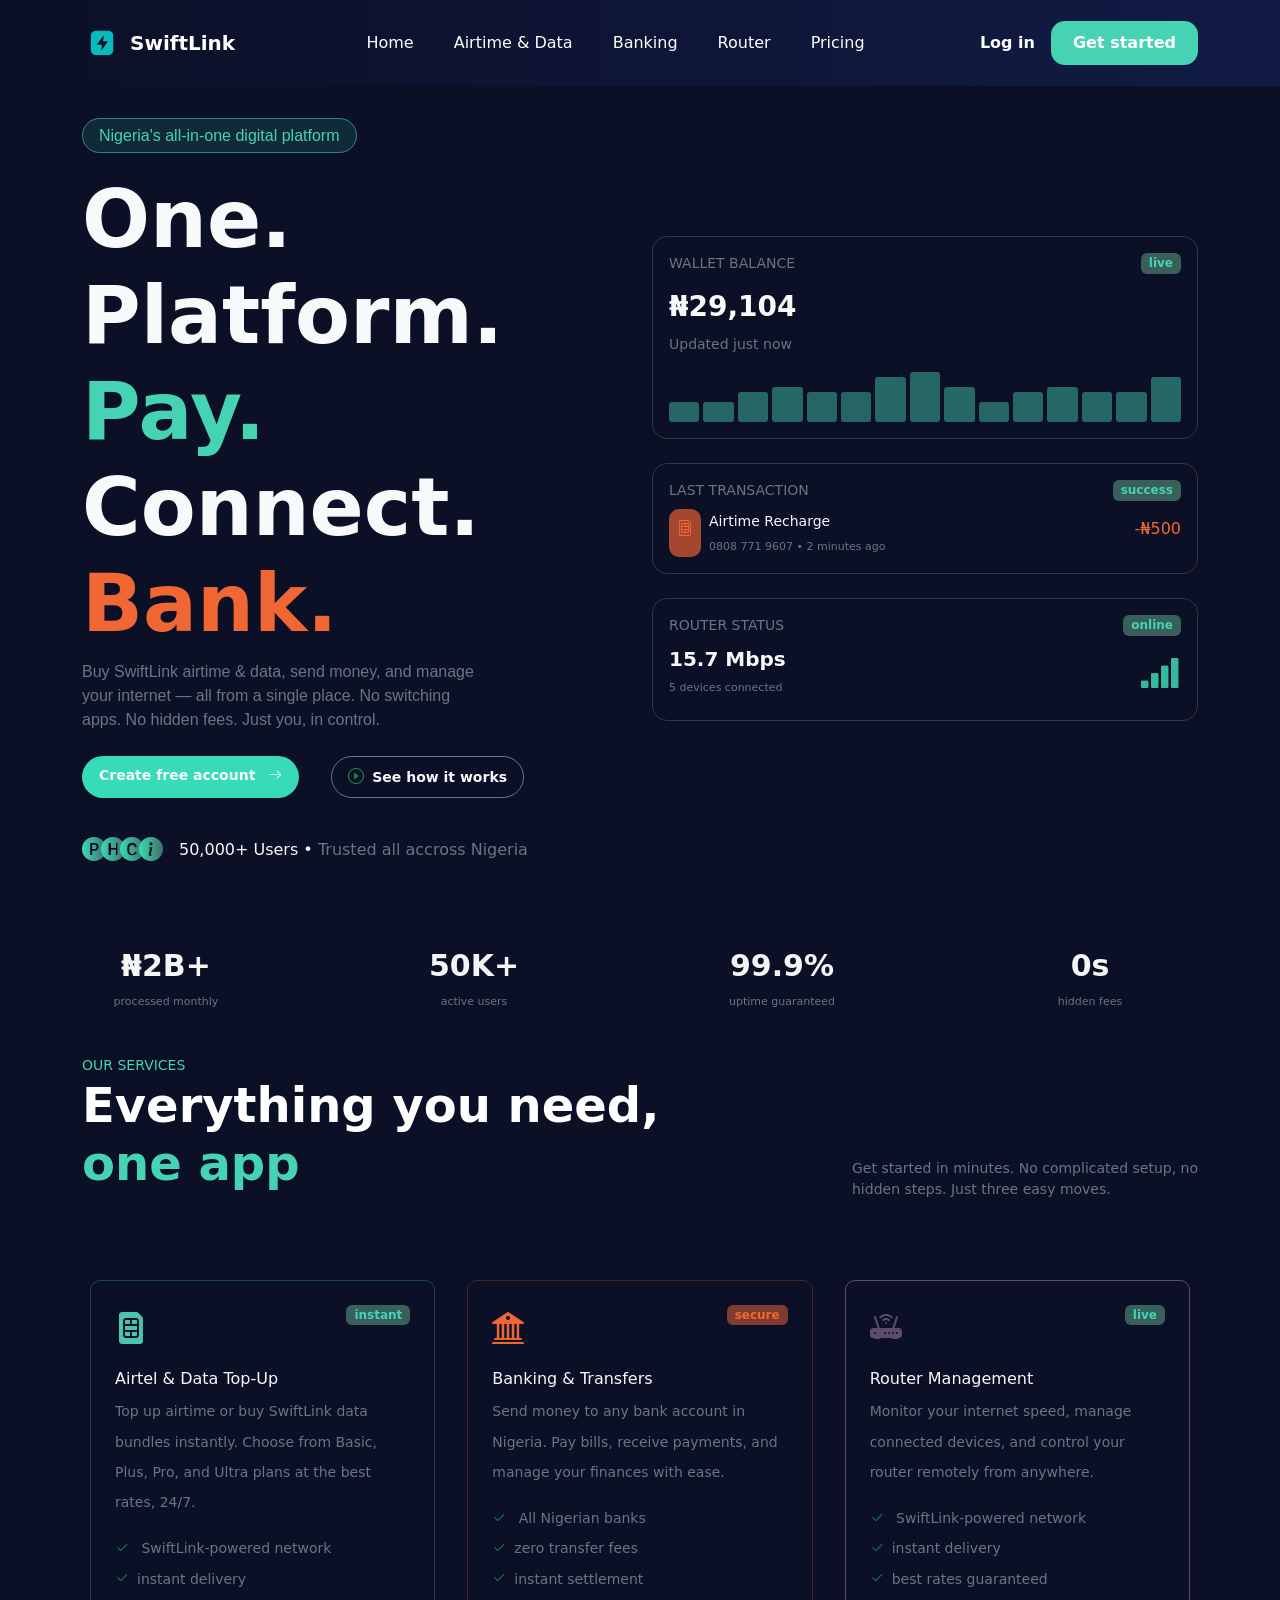
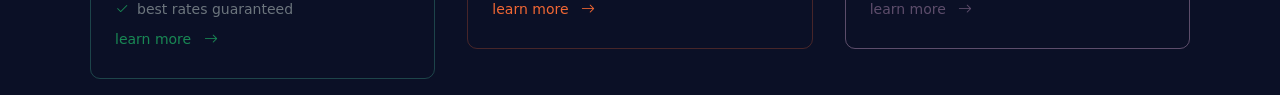
==== index.html @ fce02b94 "first commit" ====
<!doctype html>
<html lang="en">
  <head>
    <meta charset="UTF-8" />
    <meta name="viewport" content="width=device-width, initial-scale=1.0" />

    <!-- Bootstrap -->
    <link
      href="https://cdn.jsdelivr.net/npm/bootstrap@5.3.3/dist/css/bootstrap.min.css"
      rel="stylesheet"
    />
    <link
      rel="stylesheet"
      href="https://cdn.jsdelivr.net/npm/bootstrap-icons@1.13.1/font/bootstrap-icons.min.css"
    />
    <link rel="stylesheet" href="style.css" />

    <title>SwiftLink</title>
  </head>
  <body>
    <nav class="navbar navbar-expand-lg fixed-top custom-navbar">
      <div class="container ">
        <!-- Logo -->
        <a class="navbar-brand d-flex align-items-center gap-2" href="#">
          <img
            src="image/file_00000000f730720ab4262de3e27798d8-removebg-preview.png"
            class="logo"
            alt=""
          />
          <span class="text-white fw-bold">SwiftLink</span>
        </a>

        <!-- Hamburger -->
        <button
          class="navbar-toggler text-light"
          type="button"
          data-bs-toggle="collapse"
          data-bs-target="#navbarContent"
        >
          <span class="navbar-toggler-icon"></span>
        </button>

        <!-- Navbar Content -->
        <div class="collapse navbar-collapse" id="navbarContent">
          <!-- Center Links -->
          <ul class="navbar-nav mx-auto gap-lg-4">
            <li class="nav-item">
              <a class="nav-link text-info" href="#">Home</a>
            </li>

            <li class="nav-item">
              <a class="nav-link" href="#">Airtime & Data</a>
            </li>

            <li class="nav-item">
              <a class="nav-link" href="#">Banking</a>
            </li>

            <li class="nav-item">
              <a class="nav-link" href="#">Router</a>
            </li>

            <li class="nav-item">
              <a class="nav-link" href="#">Pricing</a>
            </li>
          </ul>

          <!-- Right Buttons -->
          <div class="d-flex align-items-center gap-3">
            <a href="#" class="text-decoration-none login-btn"> Log in </a>

            <button class="start-btn">Get started</button>
          </div>
        </div>
      </div>
    </nav>
    <!-- text -->
     <section>
     <div class="container my-4">
  <div class="row">
    <!-- LEFT COLUMN -->
    
    <div class="col-lg-6 ">
      <span
        class="fs-6 py-2 px-3 text w-25 rounded-pill border border-1 text-center"
      >
        Nigeria's all-in-one digital platform
      </span>
      <h1 class="display-1 text-light h1 mt-4">
        One. <br />
        Platform. <br />
        <span class="span2"> Pay.</span> <br />
        Connect. <br />
        <span class="span1"> Bank.</span>
      </h1>
      <p class="lead fs-6 text-secondary mt-2">
        Buy SwiftLink airtime & data, send money, and manage <br />
        your internet — all from a single place. No switching <br />
        apps. No hidden fees. Just you, in control.
      </p>

      <div class="d-flex flex-column flex-lg-row gap-3 mt-4">
        <a href="" class="btn btn1 btn-sm text-light bg-transparent px-3 py-2  fw-bold me-3 rounded-pill">Create free account <i class="bi bi-arrow-right ms-2"></i></a>
        
        <a href="" class="btn btn-outline-secondary btn-sm text-light bg-transparent px-3 py-2  fw-bold me-3 rounded-pill"><i class="bi bi-play-circle fs-6 
          text-success me-2"></i>See how it works</a>
        
      </div>
      

      <div class="d-block d-md-flex fs-4 align-items-center text-light mt-4">
        <div class="d-flex">

        <i class="bi bi-p-circle-fill icon "></i>
        <i class="bi bi-h-circle-fill icon" style="margin-left: -5px;"></i>
        <i class="bi bi-c-circle-fill icon" style="margin-left: -5px;"></i>
        <i class="bi bi-info-circle-fill icon me-3 " style="margin-left: -5px;"></i>
        </div>

        <div> 
          <p class="fw-medium fs-6 mt-3">50,000+ Users • <span class="text-secondary fs-6 align-items-center">Trusted all accross Nigeria</span></p>
        </div>
      </div>

      
    </div>



    <!-- RIGHT COLUMN  -->
    <div class="col-lg-6 mt-5 pt-5" style="padding-top: 4rem !important;">
      <!-- Wallet -->
      <div class="border border-2 p-3 bb mb-4" style="background: transparent;">
        <div class="d-flex justify-content-between">
          <small class="text-secondary">WALLET BALANCE</small>
          <span class="badge  px-2 py-1">live</span>
        </div>
        <h1 class="fw-bolder mt-3 h3 text-light">₦29,104</h1>
        <small class="text-secondary">Updated just now</small>
        <div class="d-flex align-items-end gap-1 mt-3">
          <div class="bar small"></div>
          <div class="bar small"></div>
          <div class="bar"></div>
          <div class="bar medium"></div>
          <div class="bar"></div>
          <div class="bar"></div>
          <div class="bar tall"></div>
          <div class="bar taller"></div>
          <div class="bar medium"></div>
          <div class="bar small"></div>
          <div class="bar"></div>
          <div class="bar medium"></div>
          <div class="bar"></div>
          <div class="bar"></div>
          <div class="bar tall"></div>
        </div>
      </div>

      <!-- Last Transaction Card -->
      <div class="border border-2 p-3 bb mb-4" style="background: transparent;">
        <div class="d-flex justify-content-between">
          <small class="text-secondary">LAST TRANSACTION</small>
          <span class="badge  px-2 py-1">success</span>
        </div>
        <div class="d-flex mt-2">
          <i class="bi bi-sim p-2"></i>
          <div class="me-auto">
            <small class="text-light fw-medium ms-2">Airtime Recharge</small><br>
            <span class="small1 ms-2 text-secondary">0808 771 9607 • 2 minutes ago</span>
          </div>
          <span class="fw-medium span1 mt-2">-₦500</span>
        </div>
      </div>

      <!-- Router Status -->
      <div class="border border-2 p-3 bb" style="background: transparent;">
        <div class="d-flex justify-content-between">
          <small class="text-secondary">ROUTER STATUS</small>
          <span class="badge  px-2 py-1">online</span>
        </div>
        <div class="d-flex">
          <div class="mt-2 me-auto">
            <span class="fs-5 fw-bolder text-light">15.7 Mbps</span><br>
            <small class="small1 text-secondary">5 devices connected</small>
          </div>
          <i class="bi bi-reception-4 fs-1 mt-2"></i>
        </div>
      </div>
    </div>
  </div>
</div>


</section class="section2 " > 

<div class=" justify-content-around row container-fluid text-center p-4   d1"> <hr>

  

<div class="col-6 col-lg-3 ">
  <span class="span66">₦2B+</span> <br>
  <small class="small1 text-secondary">processed monthly</small>
  </div>

  <div class="col-6 col-lg-3 ">
    <span class="span66">50K+</span> <br>
    <small class="small1 text-secondary">active users</small>
  </div>

  <div class="col-6 col-lg-3 ">
    <span class="span66">99.9%</span> <br>
    <small class="small1 text-secondary">uptime guaranteed</small>
  </div>

  <div class="col-6 col-lg-3 ">
    <span class="span66">0s</span> <br>
    <small class="small1 text-secondary">hidden fees</small>
    
  </div> <hr>

</div>

<div class="container d-block d-lg-flex align-items-end">

  <div class="me-auto" >
    <span class="fw-medium ee  ">OUR SERVICES</span>
    <h1 class=" text-white display-5 h1"> Everything you need,  <br>
      <span class="one">one app</span>
    </h1>

  </div>
  <span class="text-secondary get ">Get started in minutes. No complicated setup, no  <br>hidden steps. Just three easy moves.</span>



</div>


<div class="container">


<div class="row  g-3  mt-5">

  <div class="col-lg-4 p-3 ">
    <div class="border border-1 p-4  bg-transparent row2">

    <div  class="d-flex justify-content-between mb-3">
    <i class="bi bi-sim-fill  see fs-2 "></i>
    <span class="badge  px-2 py-1 align-self-start">instant</span>
    
    </div>
    <div class=" tex">
      <h4 class="h6 fw-medium text-light">Airtel & Data Top-Up</h4>
      <p class="text-secondary  sec">Top up airtime or buy SwiftLink data bundles instantly. Choose from Basic, Plus, Pro, and Ultra plans at the best  rates, 24/7.</p>
      <span class="text-secondary sec"><i class="bi bi-check2 me-2 text-success"></i> SwiftLink-powered network
</span> <br>

<span class="text-secondary sec"> <i class="bi bi-check2 me-2 text-success"></i>instant delivery</span> <br>
<span class="text-secondary sec"> <i class="bi bi-check2 me-2 text-success"></i>best rates guaranteed</span>  <br>
<a href="#" class="text-decoration-none sec text-success">learn more  <i class="bi bi-arrow-right ms-2"></i> </a>

    </div> 
    
    </div>
    </div>
    
    
    



    <div class="col-lg-4 p-3">
       <div class="border border-1 p-4  bg-transparent row3">

    <div  class="d-flex justify-content-between mb-3">
    <i class="bi bi-bank2 fs-2 bank"></i>
    <span class="badge secure px-2 py-1 align-self-md-start">secure</span>
    
    </div>
    <div class=" tex">
      <h4 class="h6 fw-medium text-light">Banking & Transfers
</h4>
      <p class="text-secondary  sec">Send money to any bank account in Nigeria. Pay bills, receive payments, and manage your finances with ease.</p>
      <span class="text-secondary sec"><i class="bi bi-check2 me-2 text-success"></i> All Nigerian banks
</span> <br>

<span class="text-secondary sec"> <i class="bi bi-check2 me-2 text-success"></i>zero transfer fees</span> <br>
<span class="text-secondary sec"> <i class="bi bi-check2 me-2 text-success"></i>instant settlement</span>  <br>
<a href="#" class="text-decoration-none sec  learn1">learn more  <i class="bi bi-arrow-right ms-2"></i> </a>

    </div> 
    
    </div>

    
    
    </div>

    <div class="col-lg-4 p-3 ">
     <div class="border border-1 p-4  bg-transparent row4">

    <div  class="d-flex justify-content-between mb-3">
    <i class="bi bi-router-fill fs-2 router"></i>
    <span class="badge  px-2 py-1 align-self-start">live</span>
    
    </div>
    <div class=" tex">
      <h4 class="h6 fw-medium text-light">Router Management</h4>
      <p class="text-secondary  sec">Monitor your internet speed, manage connected devices, and control your router remotely from anywhere.</p>
      <span class="text-secondary sec"><i class="bi bi-check2 me-2 text-success"></i> SwiftLink-powered network
</span> <br>

<span class="text-secondary sec"> <i class="bi bi-check2 me-2 text-success"></i>instant delivery</span> <br>
<span class="text-secondary sec"> <i class="bi bi-check2 me-2 text-success"></i>best rates guaranteed</span>  <br>
<a href="#" class="text-decoration-none sec learn3">learn more  <i class="bi bi-arrow-right ms-2"></i> </a>

    </div> 
    
    </div>
  </div>





  </div>

  </div>



  




  





  





</div>


<section>




























































</section>






















    <script src="https://cdn.jsdelivr.net/npm/bootstrap@5.3.3/dist/js/bootstrap.bundle.min.js"></script>
  </body>
</html>
---- style.css ----
body{
      background:#0b1026;
      padding-top: 100px;
    }

    .custom-navbar{
      background: linear-gradient(to right,#0b1026,#111b45);
      padding: 18px 0;
    }
    .navbar-toggler {
  border: 1px solid #36b89b;
  padding: 4px 8px;
}

.navbar-toggler-icon {
  background-image: url("data:image/svg+xml,%3Csvg xmlns='http://www.w3.org/2000/svg' viewBox='0 0 30 30'%3E%3Cpath stroke='rgba(0, 255, 180, 1)' stroke-width='2' d='M4 7h22M4 15h22M4 23h22'/%3E%3C/svg%3E");
}

    .nav-link{
      color: white !important;
      font-weight: 500;
    }

    .nav-link:hover{
      color:#4fd1c5 !important;
    }

    .logo{
      width:40px;
      height:40px;
      object-fit:contain;
    }

    .login-btn{
      color:white;
      font-weight:600;
    }

    .start-btn{
      background:#45d3b3;
      border:none;
      padding:10px 22px;
      border-radius:14px;
      font-weight:600;
      color:white;
    }

    .start-btn:hover{
      background:#36b89b;
    }

    .text{
      background-color:#36b89c27 ;
      color: #45d3b3;
      font-family: 'Gill Sans', 'Gill Sans MT', Calibri, 'Trebuchet MS', sans-serif;
      border-color: #45d3b28a !important;
      
    }
    .h1{
      /* font-size: 100px; */
     font-weight: 900;
    }
    .span1{
      color: rgb(241, 103, 52);
    }
    .span2{
      color: #45d3b3;
    }
    .lead{
      font-family: 'Lucida Sans', 'Lucida Sans Regular', 'Lucida Grande', 'Lucida Sans Unicode', Geneva, Verdana, sans-serif;

    }

    .btn1{
      background-color: #38dbb8 !important;
      
      
    }

    .icon{
      background: linear-gradient(to right , #38dbb8, #437066);
      -webkit-background-clip: text;
      -webkit-text-fill-color: transparent;
    }
    .bb{
      border-radius: 15px !important;
      border: 1px solid rgb(56, 55, 55) !important;
      transition: all 0.3s ease;
    }
    .bb:hover{
      border-color: #48c5aa !important;
      box-shadow: 0 0 10px #3c9682 !important;
    }

    .bar{
      width: 35px;
      height: 30px;
      background-color: #45d3b28f;
      border-radius: 3px;
      opacity: 0.8;
    }
    .tall{
      height: 45px;
    }

    .taller{
      height: 50px;
    
    }
    .medium{
      height: 35px;
    }

    .small{
      height: 20px;
    }

    .badge{
      background-color: #437066d2;
      color: #45d3b3;
    }

    .bi-sim{
      background-color: rgba(241, 102, 52, 0.658);
      color: rgb(241, 103, 52);
      border-radius: 10px;
    }

    .small{
      font-size: 14px;
    }
    .small1{
      font-size: 11px;
    }
    .span1{
      color: rgb(241, 103, 52);
    }

    .bi-reception-4{
      color: #36b89b;
    }

    .hr{
      color: white;
    }

    .span66{
      color: whitesmoke;
      font-weight: 900;
      font-size: 30px;
    }

    
    /* .d1{
      background: linear-gradient(to top,#0b1026,#0c16418f);
    } */

    .ee{
      color: #45d3b3;
      font-size: 14px;
    }

    .h1{
      font-weight: 900;
    
      
    }

    .one{
      color: #45d3b3;
    }
  .get{
    font-size: 14px;
  }

  .row2{
    border-radius: 10px;
    border-color: #3c968265 !important;
    transition: all 0.3s ease;
    
  }

  .row2:hover{
    transform: scale(1.035);
  }

  .see{
    border-radius: 10px;
    color: #48c5aa;
  }

  .tex{
    line-height: 0.8cm;
  }

  .sec{
    font-size: 14px;
  }
  
  .bank{
    color: rgb(241, 103, 52);

  }

.secure{
  color: rgb(241, 103, 52);
  background-color: rgba(241, 102, 52, 0.507);
}

.learn1{
  color: rgb(241, 103, 52);
}

.row3{
  border-color: rgba(241, 102, 52, 0.26) !important;
  border-radius: 10px;
  transition: all 0.3s ease;
}
.row3:hover{
  transform: scale(1.035);
}

.router{
  color: rgba(180, 142, 180, 0.486);
}

.learn3{
  color: rgba(180, 142, 180, 0.486);
}

.row4{
  border-color: rgba(180, 142, 180, 0.486) !important;
  border-radius: 10px;
  transition: all 0.3s ease;
}
.row4:hover{
  transform: scale(1.035);
}
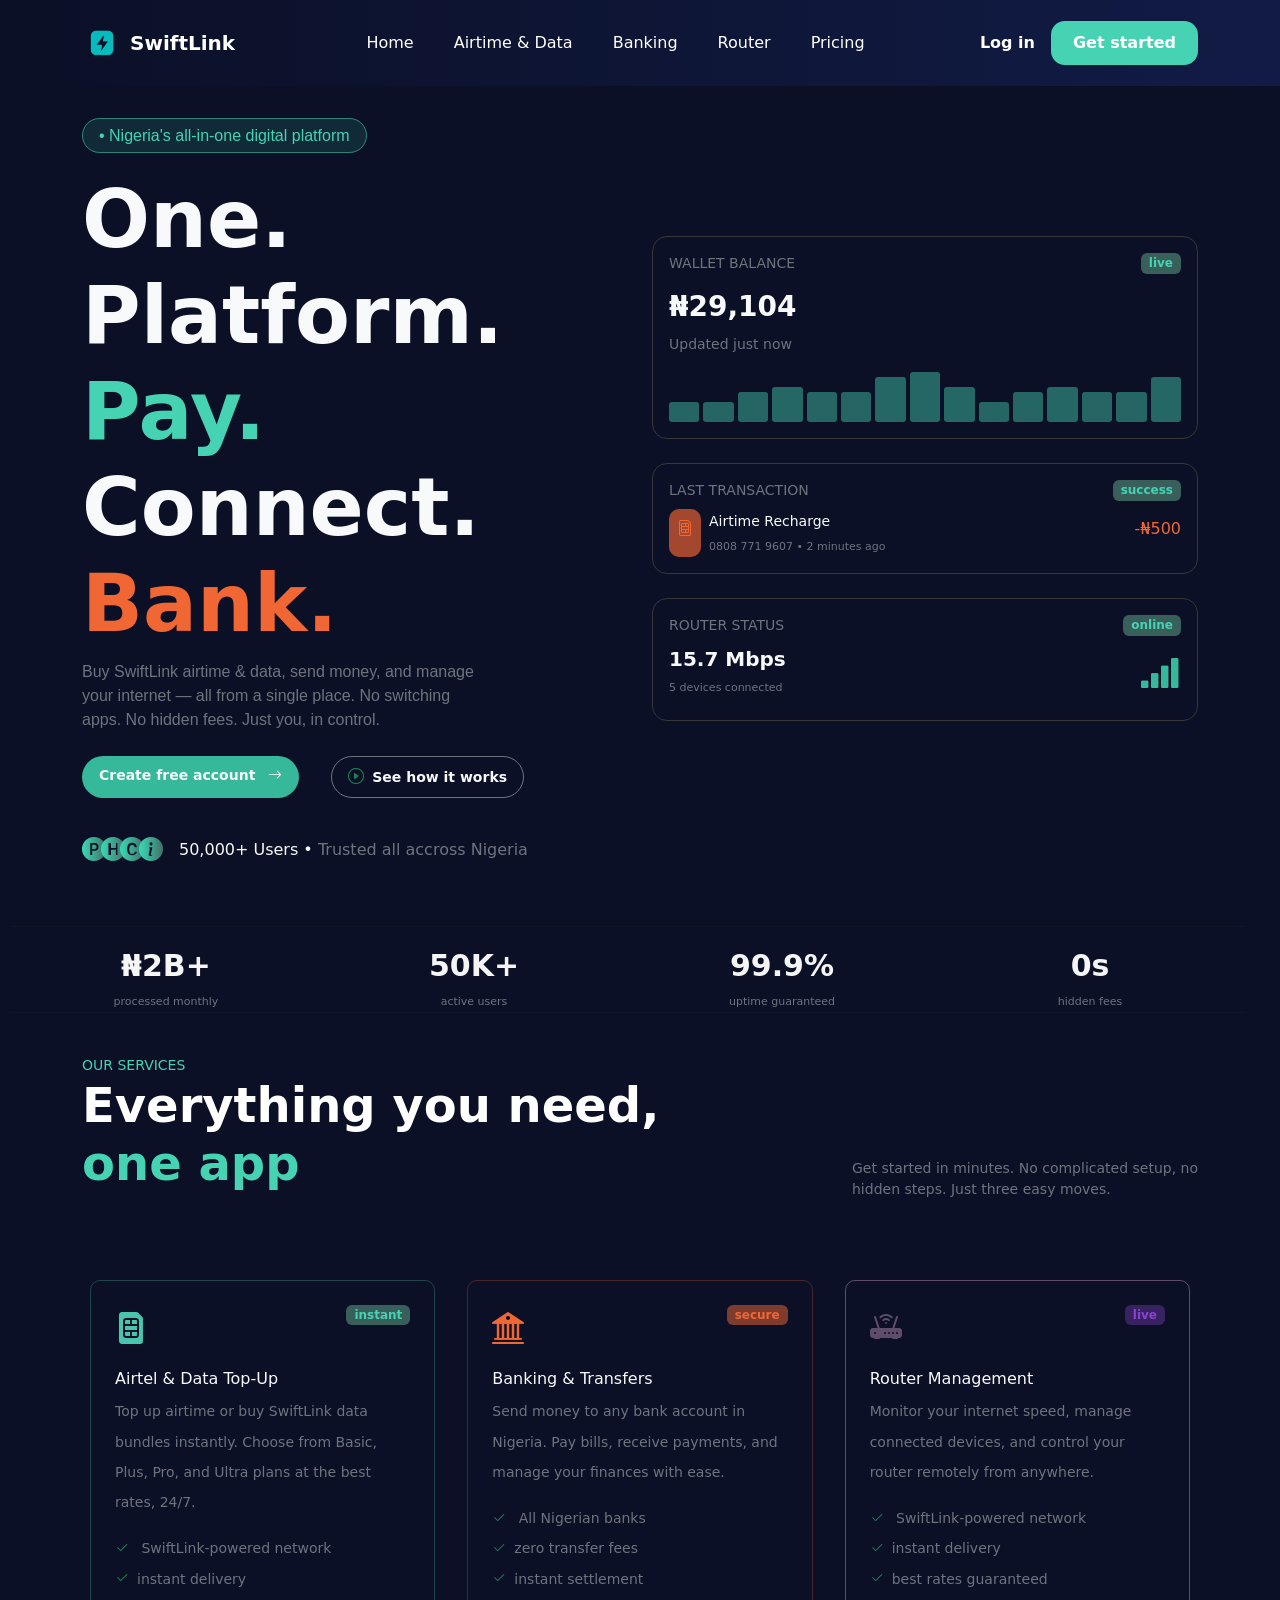
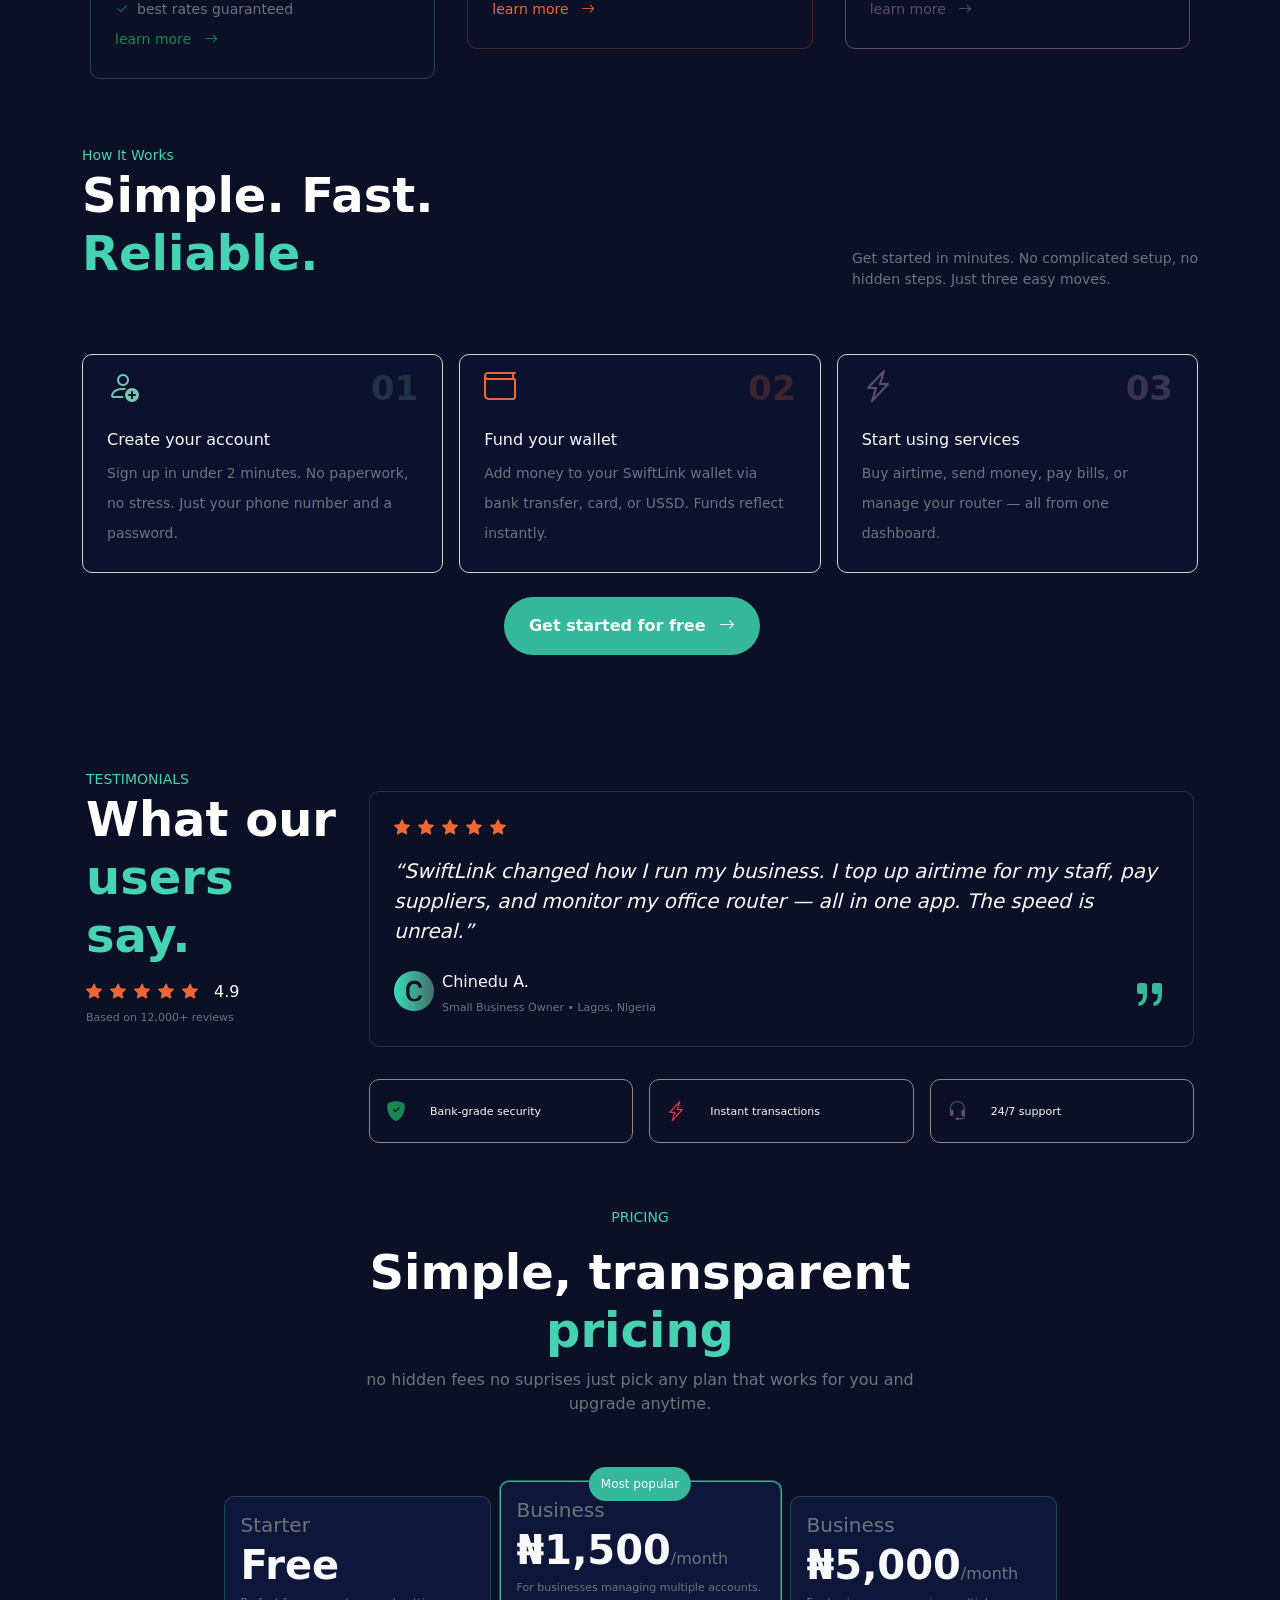
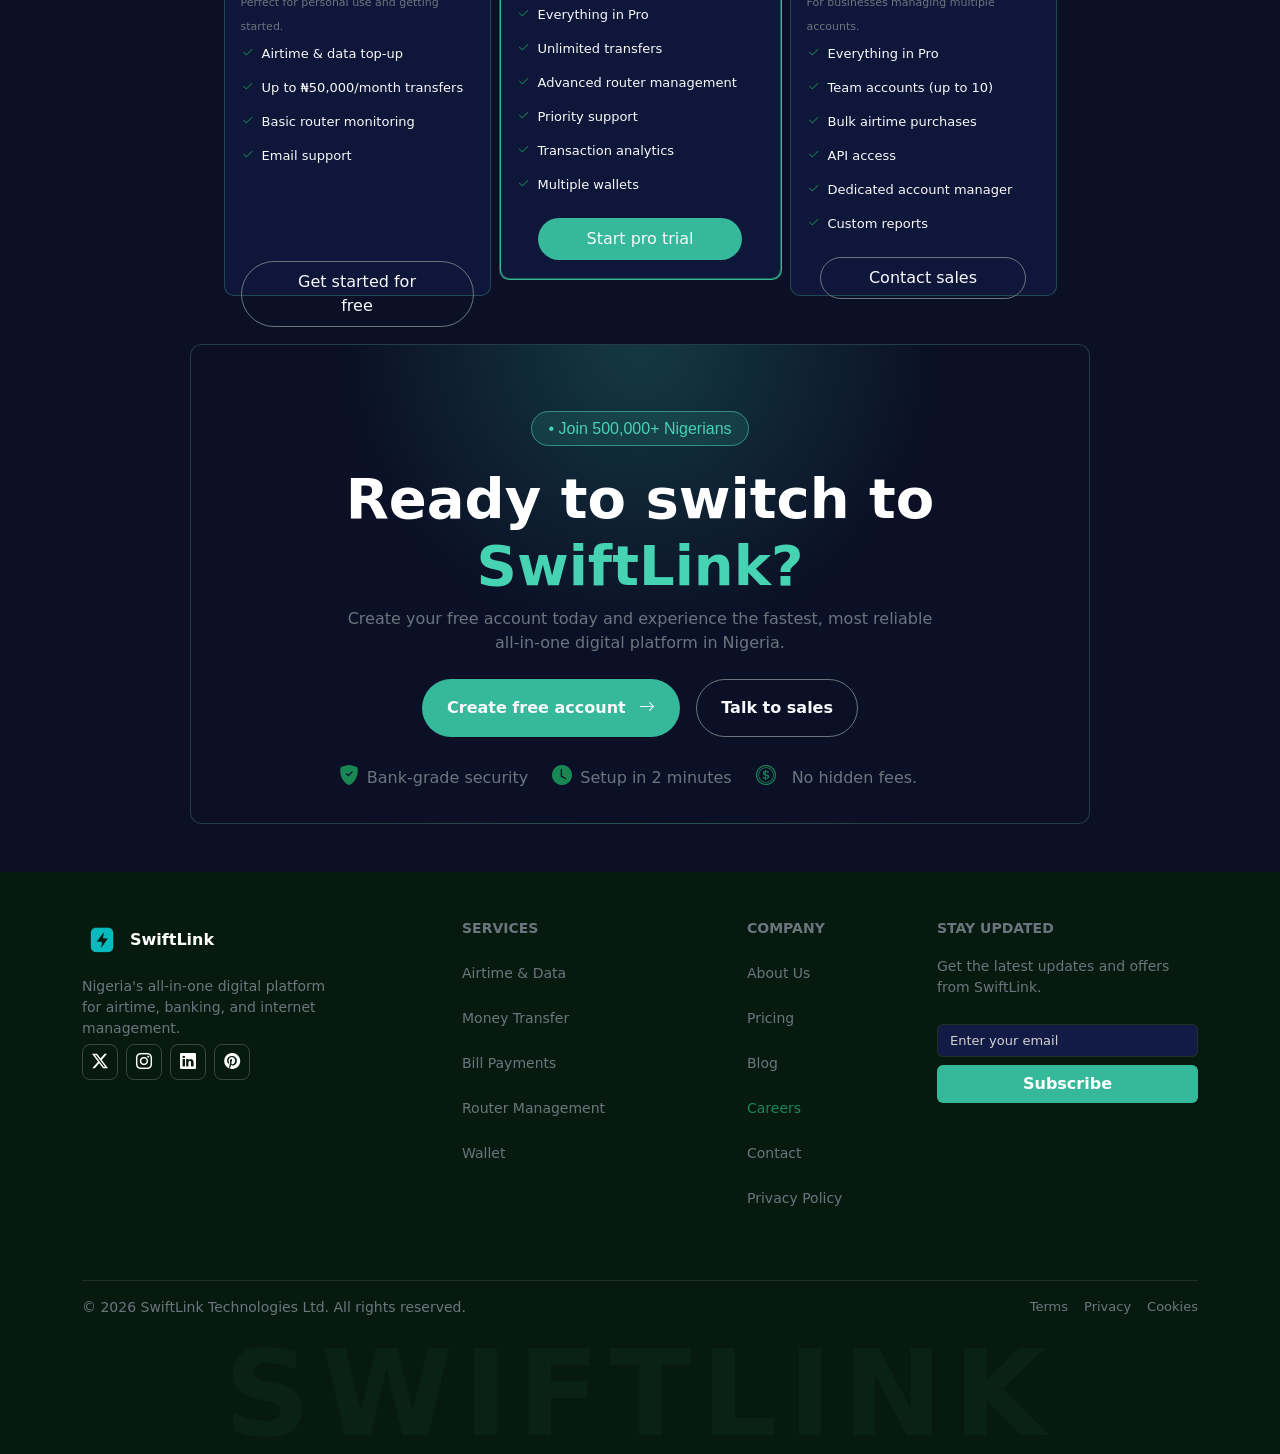
==== commit 82042ea1: "first update" ====
--- a/index.html
+++ b/index.html
@@ -69,7 +69,7 @@
           <div class="d-flex align-items-center gap-3">
             <a href="#" class="text-decoration-none login-btn"> Log in </a>
 
-            <button class="start-btn">Get started</button>
+            <a href="#sidebar" class="start-btn text-decoration-none d-block" data-bs-toggle="offcanvas" role="button" aria-controls="sidebar" >Get started</a>
           </div>
         </div>
       </div>
@@ -84,7 +84,7 @@
       <span
         class="fs-6 py-2 px-3 text w-25 rounded-pill border border-1 text-center"
       >
-        Nigeria's all-in-one digital platform
+        • Nigeria's all-in-one digital platform
       </span>
       <h1 class="display-1 text-light h1 mt-4">
         One. <br />
@@ -190,13 +190,15 @@
   </div>
 </div>
 
+<!-- our services section -->
+
 
 </section class="section2 " > 
 
 <div class=" justify-content-around row container-fluid text-center p-4   d1"> <hr>
 
   
-
+<!-- our services -->
 <div class="col-6 col-lg-3 ">
   <span class="span66">₦2B+</span> <br>
   <small class="small1 text-secondary">processed monthly</small>
@@ -239,7 +241,14 @@
 <div class="container">
 
 
+<!-- our services row and colums -->
+
 <div class="row  g-3  mt-5">
+
+
+<!-- airtime and top up colum -->
+
+
 
   <div class="col-lg-4 p-3 ">
     <div class="border border-1 p-4  bg-transparent row2">
@@ -267,7 +276,7 @@
     
     
 
-
+<!-- banking and  transfers colum -->
 
     <div class="col-lg-4 p-3">
        <div class="border border-1 p-4  bg-transparent row3">
@@ -296,12 +305,14 @@
     
     </div>
 
+    <!-- router management column -->
+
     <div class="col-lg-4 p-3 ">
      <div class="border border-1 p-4  bg-transparent row4">
 
     <div  class="d-flex justify-content-between mb-3">
     <i class="bi bi-router-fill fs-2 router"></i>
-    <span class="badge  px-2 py-1 align-self-start">live</span>
+    <span class="badge  px-2 py-1 live align-self-start">live</span>
     
     </div>
     <div class=" tex">
@@ -320,21 +331,381 @@
   </div>
 
 
-
-
-
-  </div>
-
-  </div>
-
-
-
+  </div>
+
+  </div>
+
+</div>
+
+</section>
+
+<!-- how it works section -->
+
+<section>
+  <div class=" container d-block d-lg-flex align-items-end mt-5">
+
+     <div class="me-auto" >
+    <span class="fw-medium ee  ">How It Works</span>
+    <h1 class=" text-white display-5 h1"> Simple. Fast. <br>
+      <span class="one">Reliable.
+
+
+</span>
+    </h1>
+
+  </div>
+  <span class="text-secondary get ">Get started in minutes. No complicated setup, no  <br>hidden steps. Just three easy moves.</span>
+
+  </div>
+
+  <div class="container">
+    <div class="row g-3 mt-5">
+
+      <div class="col-lg-4">
+        <div class="how py-2 px-4 ">
+
+          <div class="d-flex justify-content-between mb-3">
+
+            <i class="bi bi-person-add vvd fs-2 "></i>
+            <span class=" zero">01</span>
+
+          </div>
+
+          <div class=" tex">
+      <h4 class="h6 fw-medium text-light">Create your account</h4>
+      <p class="text-secondary  sec">Sign up in under 2 minutes. No paperwork, no stress. Just your phone number and a password.</p>
+          </div>
+
+        </div>
+      </div>
+      <div class="col-lg-4 ">
+        <div class="how py-2 px-4">
+
+          <div class="d-flex justify-content-between mb-3">
+
+            <i class="bi bi-wallet wallet fs-2"></i>
+            <span class=" zerotwo">02</span>
+
+          </div>
+
+          <div class=" tex">
+      <h4 class="h6 fw-medium text-light">Fund your wallet</h4>
+      <p class="text-secondary  sec">Add money to your SwiftLink wallet via bank transfer, card, or USSD. Funds reflect instantly.</p>
+          </div>
+        </div>
+
+      </div>
+      <div class="col-lg-4 ">
+        <div class="how py-2 px-4">
+
+          <div class="d-flex justify-content-between mb-3">
+
+            <i class="bi bi-lightning-charge charge fs-2"></i>
+            <span class=" zerothree">03</span>
+
+          </div>
+
+          <div class=" tex">
+      <h4 class="h6 fw-medium text-light">Start using services</h4>
+      <p class="text-secondary  sec">Buy airtime, send money, pay bills, or manage your router — all from one dashboard.</p>
+          </div>
+        </div>
+      </div>
+    </div>
+
+    <div class="d-flex justify-content-center mt-4">
+     <a href="" class="btn btn1  text-light bg-transparent px-4 py-3  fw-bold me-3 rounded-pill  ">Get started for free <i class="bi bi-arrow-right ms-2"></i></a>
+     </div>
+  </div>
+</section>
+
+<!-- testimonials section -->
+
+<section class="mt-5">
+    <div class=" container p-3  mt-2">
+      <div class="row mt-5">
+
+     <div class=" col-12 col-md-6 col-lg-3" >
+      <div>
+    <span class="fw-medium ee  ">TESTIMONIALS</span>
+    <h1 class=" text-white display-5 h1"> What our<br>
+      <span class="one">users say. 
+</span> </h1>
+<div class="d-flex mt-3 ">
+  <i class="bi bi-star-fill star fs-6 me-2"></i>
+  <i class="bi bi-star-fill star fs-6 me-2"></i>
+  <i class="bi bi-star-fill star  fs-6 me-2"></i>
+  <i class="bi bi-star-fill star fs-6 me-2"></i>
+  <i class="bi bi-star-fill star fs-6 me-3"></i> 
+  <span class="fw-medium fs-6 text-light">4.9</span>
+</div>
+<small class="small1 text-secondary">Based on 12,000+ reviews</small>
+
+
+
+
+  </div>
+  </div>
+  <div class="col-12 col-md-6 col-lg-9">
+    <div>
+      <div class="d-flex flex-column flex-lg-row gap-4 mt-4">
+
+        <div class="border border-1 p-4  bg-transparent tyy">
+          <div class="d-flex mb-3">
+  <i class="bi bi-star-fill star fs-6 me-2"></i>
+  <i class="bi bi-star-fill star fs-6 me-2"></i>
+  <i class="bi bi-star-fill star  fs-6 me-2"></i>
+  <i class="bi bi-star-fill star fs-6 me-2"></i>
+  <i class="bi bi-star-fill star fs-6 me-3"></i> 
+
+          </div>
+          <p class="text-light fs-5 fst-italic fw-medium ">“SwiftLink changed how I run my business. I top up airtime for my staff, pay suppliers, and monitor my office router — all in one app. The speed is unreal.”
+
+</p>
+<div class="d-flex justify-content-between" >
+  <i class="bi bi-c-circle-fill fs-1 icon" ></i>
+  <div class=" ms-2 mt-lg-2 me-auto">
   
-
-
-
+  <span class="text-light fw-medium fs-6  ">  Chinedu A.</span> <br>
+  <small class="text-secondary small1">Small Business Owner • Lagos, Nigeria</small>
+  </div>
 
   
+         <i class="bi bi-quote fs-1 conny"></i>
+        </div>
+         
+
+        
+
+      </div>
+    </div>
+
+  </div>
+
+  <div class="row mt-3 g-3">
+    <div class="col-12 col-md-4 col-lg-4 ">
+      <div class="d-flex   cool  p-3">
+        <i class="bi bi-shield-fill-check fs-5 text-success me-4"></i>
+        <span class="mt-2 text-light small1">Bank-grade security</span>
+      </div>
+
+
+
+    </div>
+    <div class="col-12 col-md-4 col-lg-4">
+
+       <div class="d-flex   cool p-3">
+                    <i class="bi bi-lightning-charge fs-5 text-danger me-4"></i>
+        <span class="mt-2 text-light small1">Instant transactions</span>
+      </div>
+    </div>
+    <div class="col-12 col-md-4 col-lg-4">
+
+       <div class="d-flex  cool  p-3">
+        <i class="bi bi-headset charge fs-5  me-4"></i>
+        <span class="mt-2 text-light small1">24/7 support</span>
+      </div>
+    </div>
+  </div>
+
+
+
+
+
+
+  </div>
+</section>
+
+<section class="mt-5">
+
+       
+          
+    <p class="fw-medium ee text-center ">PRICING</p>
+    <h1 class=" text-white display-5 h1 text-center"> Simple, transparent<br>
+      <span class="one">pricing
+</span> </h1> 
+<p class="text-center text-secondary fs-6">no hidden fees no suprises just pick any plan that works for you and <br class="d-none d-lg-inline"> upgrade anytime.</p>
+
+<div class="container">
+  <div class="row mt-5 g-3 justify-content-center">
+    <div class=" col-12 col-lg-3 ">
+      <div class="card cardd bg-transparent mt-0 mt-lg-3">
+
+        <div class="card-body">
+          <h5 class=" card-title text-secondary">Starter</h5>
+          <h1 class="card-subtitle h1 text-light">Free</h1>
+          <small class="small1 text-secondary">Perfect for personal use and getting started.
+
+</small>
+<ul class="list-unstyled  text-light  ">
+  <li><i class="bi bi-check2 me-2 text-success"></i>Airtime & data top-up
+  </li>
+
+  <li><i class="bi bi-check2 me-2 text-success"></i>Up to ₦50,000/month transfers
+</li>
+  <li>
+    <i class="bi bi-check2 me-2 text-success"></i>Basic router monitoring
+
+  </li>
+  <li>
+    <i class="bi bi-check2 me-2 text-success"></i>Email support
+    
+</ul>
+<br>
+
+
+
+<div class="d-flex justify-content-center mt-5">
+<a href="#" class="btn btn-outline-secondary text-light bg-transparent  px-5 py-2 rounded-pill ">Get started for free</a>
+</div>
+        </div>
+      </div>
+
+
+    </div>
+
+    <div class="col-12 col-lg-3  px-lg-0">
+        <div class="card carddd bg-transparent position-relative mt-3 mt-lg-0 ">
+          <div class="floating-text">
+            <span class="most rounded-pill  text-light">Most popular</span>
+          </div>
+
+        <div class="card-body">
+          <h5 class=" card-title text-secondary">Business </h5>
+          <h1 class="card-subtitle h1 text-light">₦1,500<span class="text-secondary fs-6 fw-normal">/month</span></h1>
+          <small class="small1 text-secondary">For businesses managing multiple accounts.
+
+</small>
+<ul class="list-unstyled  text-light ">
+  <li><i class="bi bi-check2 me-2 text-success"></i>Everything in Pro
+  </li>
+
+  <li><i class="bi bi-check2 me-2 text-success"></i>Unlimited transfers
+
+</li>
+  <li>
+    <i class="bi bi-check2 me-2 text-success"></i>Advanced router management
+
+  </li>
+  <li>
+    <i class="bi bi-check2 me-2 text-success"></i>Priority support
+
+
+  </li>
+  <li>
+    <i class="bi bi-check2 me-2 text-success"></i>Transaction analytics
+
+
+
+  </li>
+  <li>
+    <i class="bi bi-check2 me-2 text-success"></i>Multiple wallets
+
+
+  </li>
+
+</ul>
+<div class="d-flex justify-content-center">
+<a href="#" class="btn  text-light bg-transparent  px-5 py-2 rounded-pill btn11 ">Start pro trial</a>
+</div>
+        </div>
+      </div>
+      
+    </div>
+      
+
+    <div class=" col-12 col-lg-3">
+      
+
+      <div class="card cardd bg-transparent mt-0 mt-lg-3">
+
+        <div class="card-body">
+          <h5 class=" card-title text-secondary">Business </h5>
+          <h1 class="card-subtitle h1 text-light">₦5,000<span class="text-secondary fs-6 fw-normal">/month</span></h1>
+          <small class="small1 text-secondary">For businesses managing multiple accounts.
+
+</small>
+<ul class="list-unstyled  text-light ">
+  <li><i class="bi bi-check2 me-2 text-success"></i>Everything in Pro
+  </li>
+
+  <li><i class="bi bi-check2 me-2 text-success"></i>Team accounts (up to 10)
+</li>
+  <li>
+    <i class="bi bi-check2 me-2 text-success"></i>Bulk airtime purchases
+
+  </li>
+  <li>
+    <i class="bi bi-check2 me-2 text-success"></i>API access
+
+
+  </li>
+  <li>
+    <i class="bi bi-check2 me-2 text-success"></i>Dedicated account manager
+
+
+
+  </li>
+  <li>
+    <i class="bi bi-check2 me-2 text-success"></i>Custom reports
+
+
+  </li>
+
+</ul>
+<div class="d-flex justify-content-center">
+<a href="#" class="btn btn-outline-secondary text-light bg-transparent  px-5 py-2 rounded-pill ">Contact sales</a>
+</div>
+        </div>
+      </div>
+
+
+    </div>
+
+  </div>
+
+
+</div>
+</section>
+<section class="mt-5 px-2">
+
+  <div class="final p-4 text-center   mt-5">
+    
+
+    <div class="text-center mt-5">
+    <span
+        class="fs-6 py-2 px-3 text w-25 rounded-pill border border-1  text-center"
+      >
+        • Join 500,000+ Nigerians
+    </span>
+    </div>
+    <h1 class=" text-white display-4 h1 text-center mt-4"> Ready to switch to<br>
+      <span class="one">SwiftLink?
+</span> </h1> 
+<p class="text-center text-secondary fs-6">Create your free account today and experience the fastest, most reliable<br class="d-none d-lg-inline"> all-in-one digital platform in Nigeria.</p>
+
+<div class="d-flex flex-column flex-lg-row justify-content-center align-items-center gap-3 mt-4">
+  <a href="#" class="btn btn1 text-light bg-transparent px-4 py-3 fw-bold rounded-pill">Create free account <i class="bi bi-arrow-right ms-2"></i></a>
+  <a href="#" class="btn btn-outline-secondary text-light bg-transparent px-4 py-3 fw-bold rounded-pill">Talk to sales</a>
+</div>
+
+
+     <div class="parent d-flex flex-column flex-lg-row  justify-content-center mt-4 text-center">
+      <span class="text-secondary me-4 fs-6 mb-2"><i class="bi bi-shield-fill-check fs-5 text-success me-2"></i>Bank-grade security
+</span> 
+
+
+
+
+<span class="text-secondary me-4 fs-6 mb-2"><i class="bi bi-clock-fill fs-5 me-2 text-success"></i>Setup in 2 minutes
+</span>
+<span class="text-secondary me-4 fs-6 mb-2"><i class="bi bi-coin fs-5 me-3 text-success"></i>No hidden fees.
+</span>
+     </div>
+
+
+
+
 
 
 
@@ -344,64 +715,7 @@
 
 
 
-
-
-</div>
-
-
-<section>
-
-
-
-
-
-
-
-
-
-
-
-
-
-
-
-
-
-
-
-
-
-
-
-
-
-
-
-
-
-
-
-
-
-
-
-
-
-
-
-
-
-
-
-
-
-
-
-
-
-
-
-
+  </div>
 
 
 
@@ -411,6 +725,137 @@
 
 
 </section>
+
+<footer class="mt-5 pt-5">
+  <div class="container">
+    <div class="row g-4">
+
+      <!-- Brand Column -->
+      <div class="col-12 col-lg-3">
+        <a class="navbar-brand d-flex align-items-center gap-2 mb-3" href="#">
+          <img src="image/file_00000000f730720ab4262de3e27798d8-removebg-preview.png" class="logo" alt="" />
+          <span class="text-white fw-bold">SwiftLink</span>
+        </a>
+        <p class="text-secondary small">Nigeria's all-in-one digital platform for airtime, banking, and internet management.</p>
+        <div class="d-flex gap-2 mt-5">
+          <a href="#" class="footer-icon"><i class="bi bi-twitter-x"></i></a>
+          <a href="#" class="footer-icon"><i class="bi bi-instagram"></i></a>
+          <a href="#" class="footer-icon"><i class="bi bi-linkedin"></i></a>
+          <a href="#" class="footer-icon"><i class="bi bi-pinterest"></i></a>
+        </div>
+      </div>
+
+      <!-- Services Column -->
+      <div class="col-6 col-lg-2 offset-lg-1">
+        <h6 class="text-secondary fw-bold mb-3 small">SERVICES</h6>
+        <ul class="list-unstyled footer-links">
+          <li><a href="#">Airtime & Data</a></li>
+          <li><a href="#">Money Transfer</a></li>
+          <li><a href="#">Bill Payments</a></li>
+          <li><a href="#">Router Management</a></li>
+          <li><a href="#">Wallet</a></li>
+        </ul>
+      </div>
+
+      <!-- Company Column -->
+      <div class="col-6 col-lg-2 offset-lg-1">
+        <h6 class="text-secondary fw-bold mb-3 small">COMPANY</h6>
+        <ul class="list-unstyled footer-links">
+          <li><a href="#">About Us</a></li>
+          <li><a href="#">Pricing</a></li>
+          <li><a href="#">Blog</a></li>
+          <li><a href="#" class="text-success">Careers</a></li>
+          <li><a href="#">Contact</a></li>
+          <li><a href="#">Privacy Policy</a></li>
+        </ul>
+      </div>
+
+      <!-- Stay Updated Column -->
+      <div class="col-12 col-lg-3">
+        <h6 class="text-secondary fw-bold mb-3 small">STAY UPDATED</h6>
+        <p class="text-secondary small ">Get the latest updates and offers from SwiftLink.</p>
+        <input type="email" class="form-control footer-input mb-2 mt-5" placeholder="Enter your email" />
+        <button class="btn w-100 subscribe-btn">Subscribe</button>
+      </div>
+
+    </div>
+
+    <hr class="border-secondary mt-5">
+
+    <!-- Bottom Bar -->
+    <div class="d-flex flex-column flex-lg-row justify-content-between pb-3">
+      <small class="text-secondary">© 2026 SwiftLink Technologies Ltd. All rights reserved.</small>
+      <div class="d-flex gap-3 mt-2 mt-lg-0">
+        <a href="#" class="footer-bottom-link">Terms</a>
+        <a href="#" class="footer-bottom-link">Privacy</a>
+        <a href="#" class="footer-bottom-link">Cookies</a>
+      </div>
+    </div>
+
+    <!-- Big watermark text -->
+    <div class="text-center footer-watermark">SWIFTLINK</div>
+
+  </div>
+</footer>
+
+<div class="offcanvas offcanvas-end " tabindex="1" id="sidebar" aria-labelledby="sidebar-label">
+  <div class="pos">
+  <div class="offcanvas-header  border-bottom border-1 border-dark">
+     <a class="navbar-brand d-flex align-items-center gap-2 offcanvas-title " id="sidebar-label" href="#">
+          <img
+            src="image/file_00000000f730720ab4262de3e27798d8-removebg-preview.png"
+            class="logo"
+            alt=""
+          />
+          <span class="text-white fw-bold ">SwiftLink</span>
+        </a> 
+    <button type="button" class="btn-close " data-bs-dismiss="offcanvas" aria-label="Close">
+       <i class="bi bi-x-lg text-light fs-5"></i>
+    </button>
+
+  
+  </div>iii
+  
+
+   <div class="offcanvas-body">
+    <div class="container d-flex justify-content-between">
+  <i class="bi bi-c-circle-fill fs-1 icon" ></i>
+
+  <div class=" ms-2 mt-lg-2 me-auto">
+  
+  <span class="text-light fw-medium fs-6  ">  Chinedu A.</span> <br>
+  <small class="text-secondary small1">chinedu117@gmail.com</small>
+  </div>
+   <span class="badge  px-2 py-1 align-self-start mt-2">success</span>
+</div>
+
+<div class="border border-2 p-3 container vudu mt-4 bb mb-4" style="background-color: #111b458e;">
+        <div class="d-flex justify-content-between">
+          <small class="text-secondary">WALLET BALANCE</small>
+        
+        </div>
+        <h1 class="fw-bolder mt-3 h3 text-light">₦29,104</h1>
+      
+
+        <div class="d-flex mt-4">
+          <a href="" class="btn btn11 fw-medium text-light me-2 align-self-start ">+ Fund wallet</a>
+          <a href="" class="btn fw-medium text-light btn-dark "><i class="bi bi-send-fill text-light fs-6 me-2"></i>Transfer</a>
+        </div>
+        
+      </div>
+
+
+
+      </div>
+  
+
+
+
+
+
+  </div>
+</div>
+
 
 
 
--- a/style.css
+++ b/style.css
@@ -72,7 +72,7 @@
     }
 
     .btn1{
-      background-color: #38dbb8 !important;
+      background-color:#36b89b !important;
       
       
     }
@@ -237,6 +237,224 @@
   transform: scale(1.035);
 }
 
+.live{
+  color: rgb(138, 68, 207);
+  background-color: rgba(138, 68, 207, 0.356);
+}
+
+.zero{
+    font-weight: 900;
+    font-size: 34px;
+  color: #619c903d;
+}
+
+.how{
+  border: 1px solid lightgray !important;
+  border-radius: 10px;
+  background-color: #111b4541;
+  
+}
+.vvd{
+  color: #7cc4b4 !important;
+}
+
+.wallet{
+  color: rgb(241, 103, 52);
+}
+
+.zerotwo{
+  color: rgba(241, 102, 52, 0.212);
+   font-weight: 900;
+    font-size: 34px;
+  
+}
+
+.charge{
+  color: rgba(180, 142, 180, 0.486);
+}
+
+.zerothree{
+  color: rgba(180, 142, 180, 0.267);
+   font-weight: 900;
+    font-size: 34px;
+  
+}
+.coll{
+  background-color: #111b45;
+}
+
+.star{
+  color: rgb(241, 103, 52);
+}
+.tyy{
+  border-radius: 10px;
+  border-color: #43706665 !important;
+}
+
+.conny{
+  
+  
+  transform: scale(-1);
+  color: #36b89b;
+}
+.cool{
+  border-radius: 10px !important;
+  border: 1px groove rgb(139, 136, 136) !important;
+}
+
+.list-unstyled{
+  line-height: 0.9cm;
+  font-size: 13px;
+}
+
+.cardd{
+  background-color:#111b45a1 !important;
+  border-color: #3c968265 !important;
+  border-radius: 10px;
+  
+}
+
+.carddd{
+  border:2px groove #36b89b;
+  background-color:#111b45a1 !important;
+  
+  border-radius: 10px;
+  
+}
+
+.most{
+  background-color:#36b89b !important;
+  position: absolute;
+  top: -15px; /* how much it sticks out above */
+  left: 50%; /* how far from the left */
+  transform: translateX(-50%);
+   
+  padding: 8px 12px;
+  font-size: 12px;
+}
+.card{
+  height: 400px;
+}
+
+.btn11{
+  background-color: #36b89b !important;
+}
+
+.final{
+  border: 1px groove #43706677 !important;
+  border-radius: 12px;
+  background: radial-gradient(circle 300px at 50% 0 , #38dbb834   , transparent);
+   max-width: 900px;
+  margin: 0 auto;
+
+}
+
+footer {
+  background-color:  #071a0f;
+  overflow: hidden;
+}
+
+.footer-icon {
+  width: 36px;
+  height: 36px;
+  border: 1px solid rgba(255,255,255,0.2);
+  border-radius: 8px;
+  display: flex;
+  align-items: center;
+  justify-content: center;
+  color: white;
+  text-decoration: none;
+  transition: all 0.3s ease;
+}
+
+.footer-icon:hover {
+  border-color: #36b89b;
+  color: #36b89b;
+}
+
+.footer-links li {
+  margin-bottom: 10px;
+}
+
+.footer-links a {
+  text-decoration: none;
+  color: #6c757d;
+  font-size: 14px;
+  transition: color 0.3s ease;
+}
+
+.footer-links a:hover {
+  color: #36b89b;
+}
+
+.footer-input {
+  background-color: #111b45;
+  border: 1px solid rgba(255,255,255,0.1);
+  color: white;
+  font-size: 13px;
+}
+
+.footer-input:focus {
+  background-color: #111b45;
+  border-color: #36b89b;
+  color: white;
+  box-shadow: none;
+}
+
+.subscribe-btn {
+  background-color: #36b89b;
+  color: white;
+  font-weight: 600;
+  transition: all 0.3s ease;
+}
+
+.subscribe-btn:hover {
+  background-color: #2ea085;
+  color: white;
+}
+
+.footer-bottom-link {
+  text-decoration: none;
+  color: #6c757d;
+  font-size: 13px;
+  transition: color 0.3s ease;
+}
+
+.footer-bottom-link:hover {
+  color: #36b89b;
+}
+
+.footer-watermark {
+  font-size: clamp(40px, 15vw, 120px); 
+  font-weight: 900;
+  color: rgba(54, 184, 155, 0.05);
+  letter-spacing: 10px;
+  user-select: none;
+  line-height: 1;
+}
+
+::placeholder{
+  color: lightgray !important;
+}
+@media (max-width: 992px) {
+  .final .btn {
+    width: 80% !important;
+  }
+}
+
+
+.offcanvas{
+  background-color: #0b1026;
+}
+
+.border-bottom{
+
+}
+
+
+
+
+
     
     
     
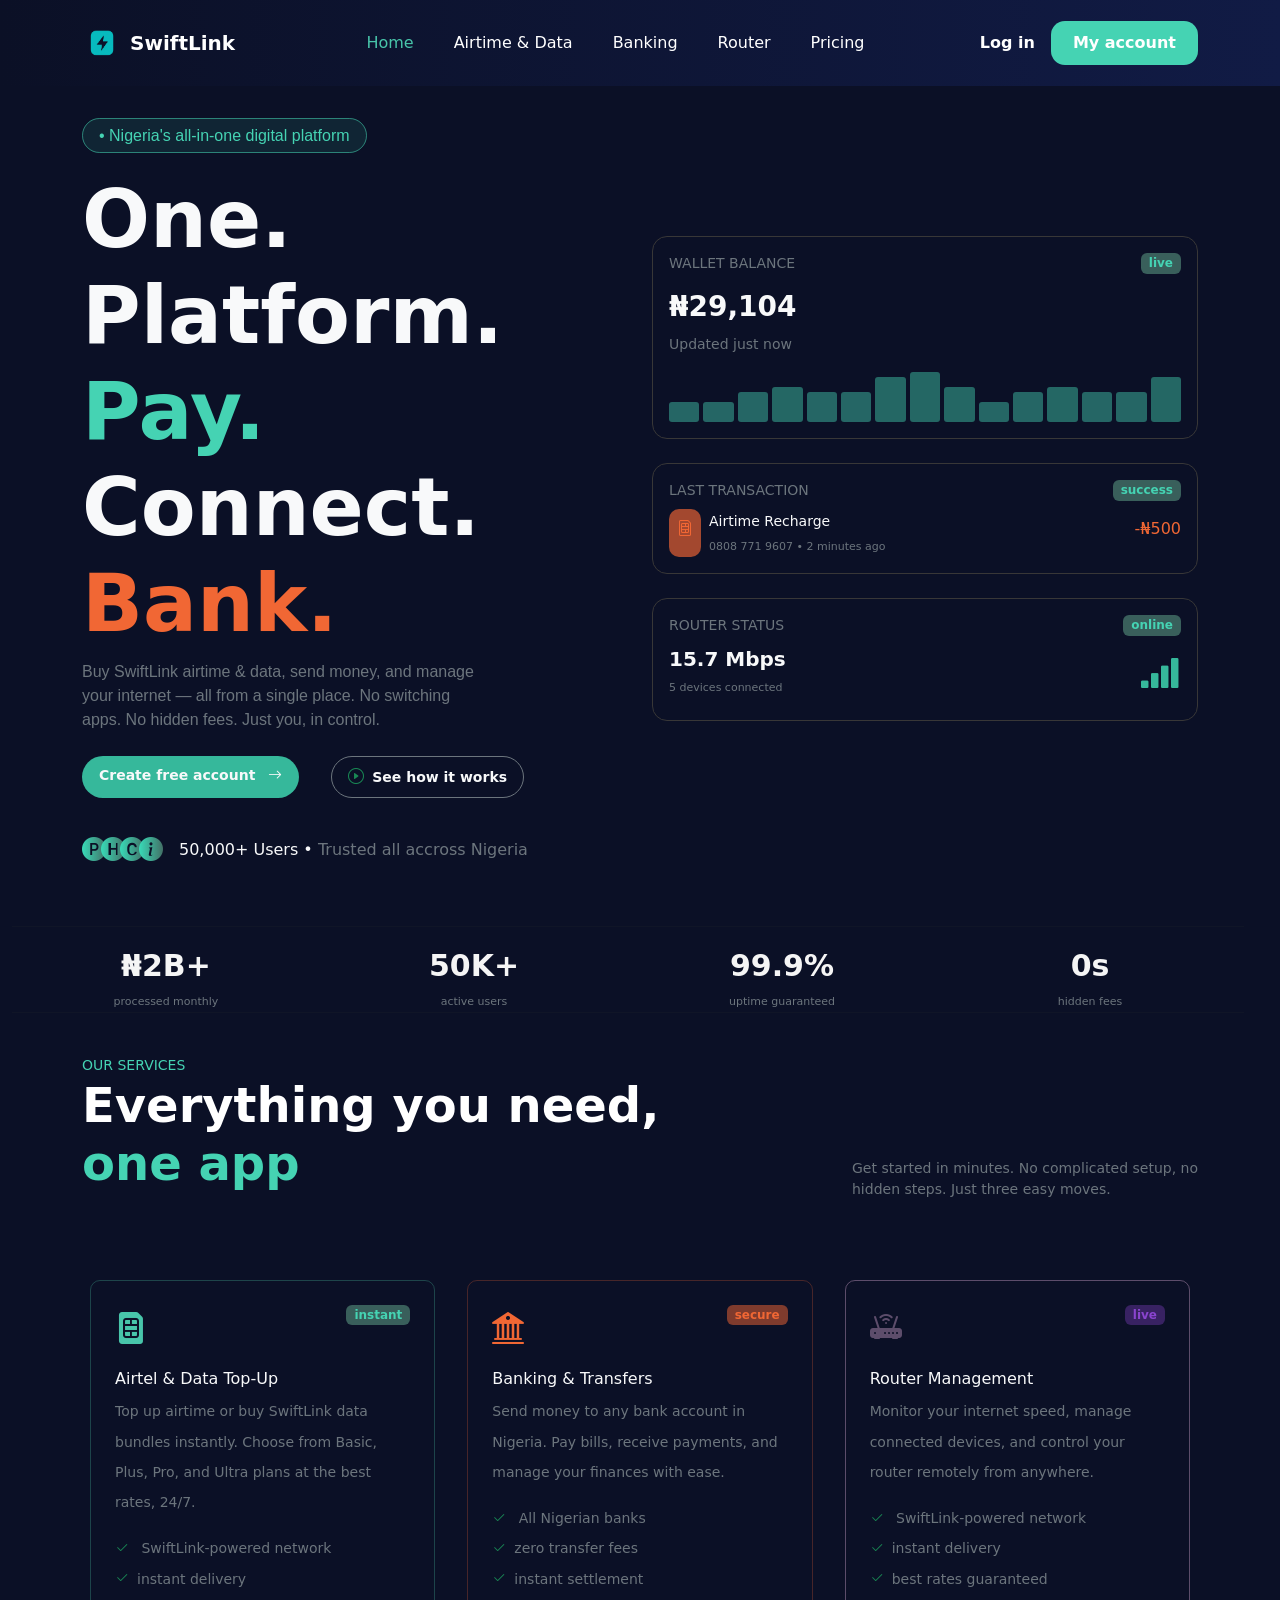
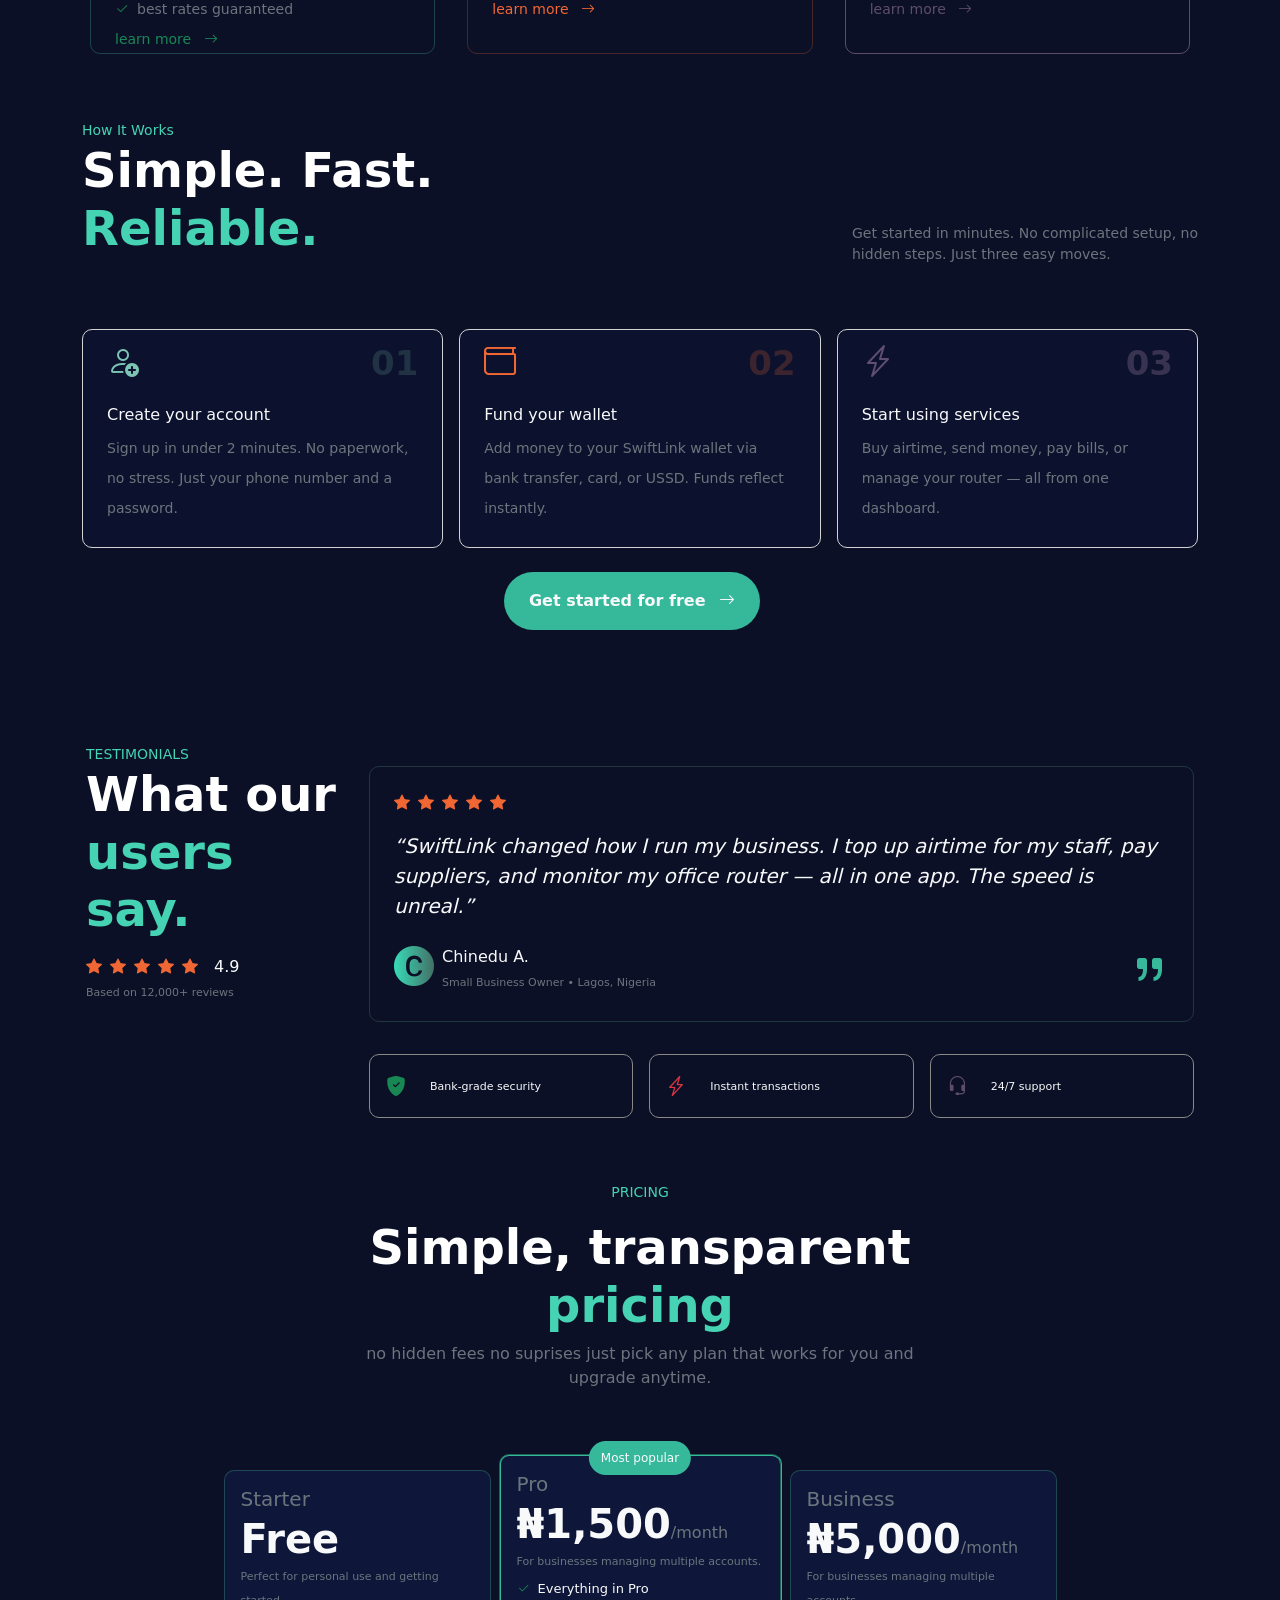
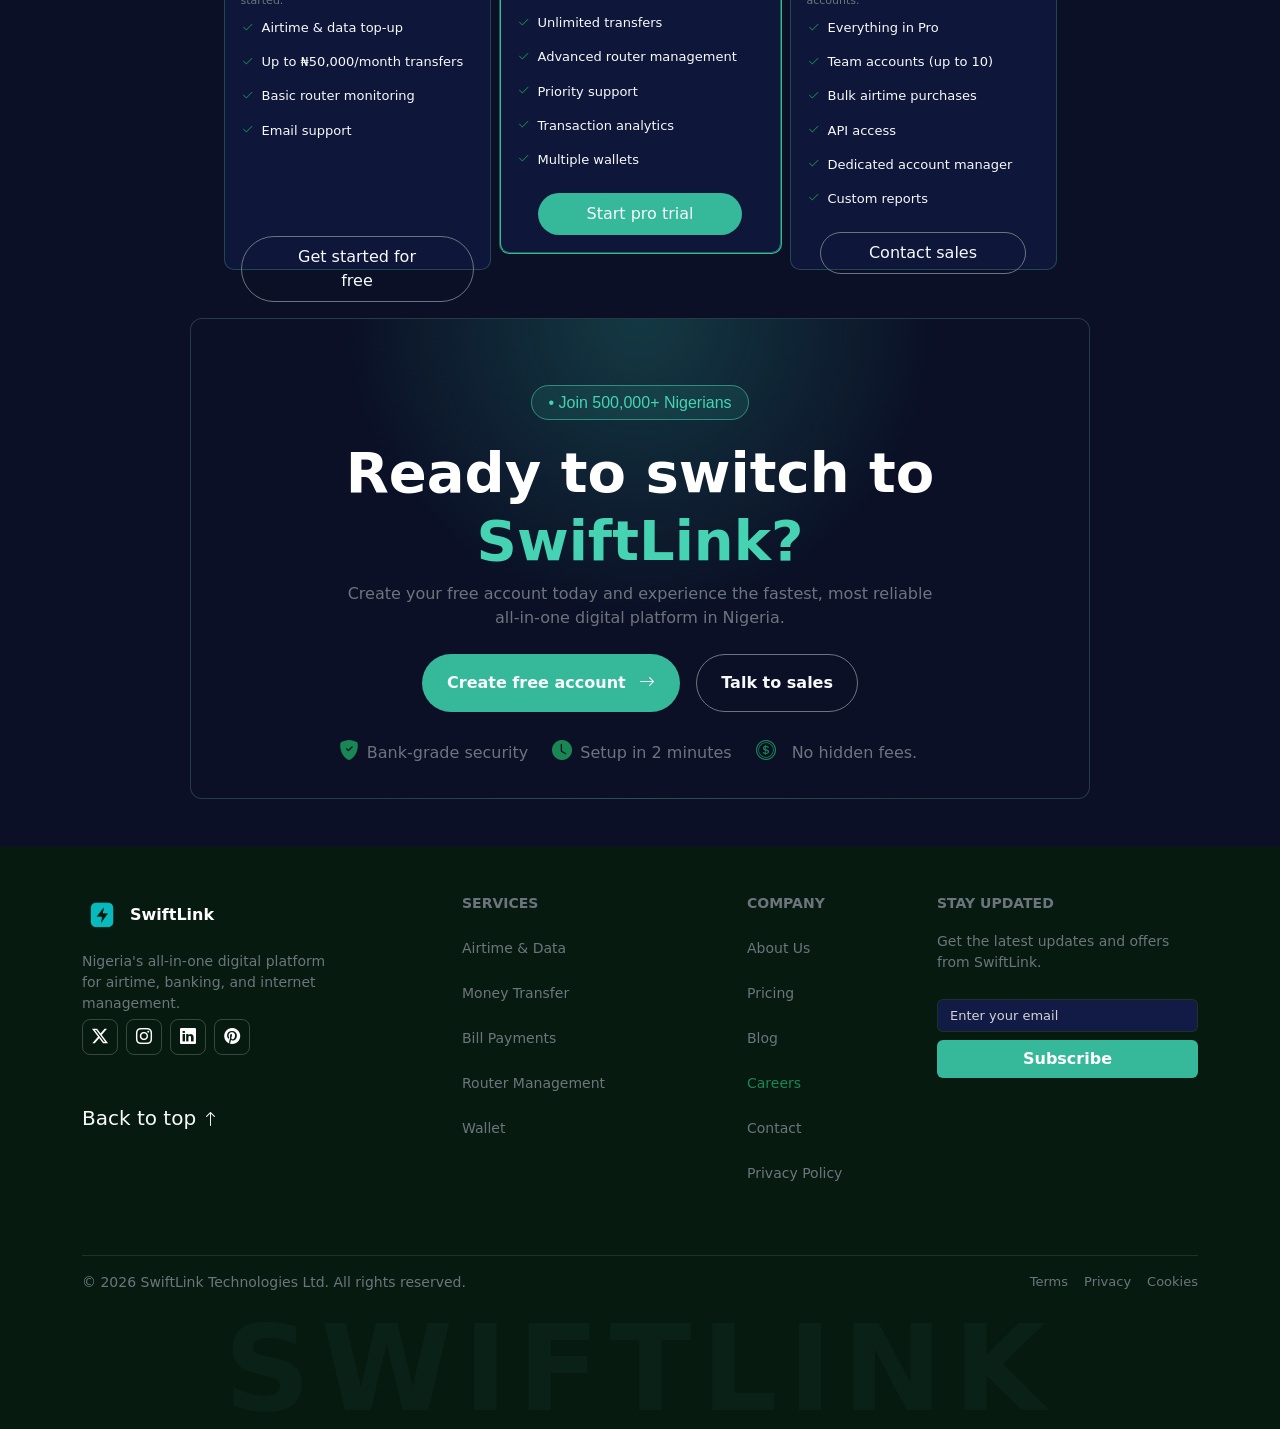
==== commit 420dd95a: "offcanvas and airtime and data page" ====
--- a/index.html
+++ b/index.html
@@ -9,6 +9,8 @@
       href="https://cdn.jsdelivr.net/npm/bootstrap@5.3.3/dist/css/bootstrap.min.css"
       rel="stylesheet"
     />
+
+    <link rel="shortcut icon" href="image/file_00000000f730720ab4262de3e27798d8-removebg-preview.png" type="image/x-icon">
     <link
       rel="stylesheet"
       href="https://cdn.jsdelivr.net/npm/bootstrap-icons@1.13.1/font/bootstrap-icons.min.css"
@@ -45,15 +47,15 @@
           <!-- Center Links -->
           <ul class="navbar-nav mx-auto gap-lg-4">
             <li class="nav-item">
-              <a class="nav-link text-info" href="#">Home</a>
+              <a class="nav-link info" href="#">Home</a>
             </li>
 
             <li class="nav-item">
-              <a class="nav-link" href="#">Airtime & Data</a>
+              <a class="nav-link" href="airtime&data.html">Airtime & Data</a>
             </li>
 
             <li class="nav-item">
-              <a class="nav-link" href="#">Banking</a>
+              <a class="nav-link" href="banking.html">Banking</a>
             </li>
 
             <li class="nav-item">
@@ -69,13 +71,13 @@
           <div class="d-flex align-items-center gap-3">
             <a href="#" class="text-decoration-none login-btn"> Log in </a>
 
-            <a href="#sidebar" class="start-btn text-decoration-none d-block" data-bs-toggle="offcanvas" role="button" aria-controls="sidebar" >Get started</a>
+            <a href="#sidebar" class="start-btn text-decoration-none d-block" data-bs-toggle="offcanvas" role="button" aria-controls="sidebar" >My account</a>
           </div>
         </div>
       </div>
     </nav>
     <!-- text -->
-     <section>
+     <section class="section1">
      <div class="container my-4">
   <div class="row">
     <!-- LEFT COLUMN -->
@@ -190,11 +192,14 @@
   </div>
 </div>
 
+
+
+</section > 
+
+
 <!-- our services section -->
 
-
-</section class="section2 " > 
-
+<section class="section2 b ">
 <div class=" justify-content-around row container-fluid text-center p-4   d1"> <hr>
 
   
@@ -251,7 +256,7 @@
 
 
   <div class="col-lg-4 p-3 ">
-    <div class="border border-1 p-4  bg-transparent row2">
+    <div class="border border-1 p-4  bg-transparent row2 " style="height: 374px;">
 
     <div  class="d-flex justify-content-between mb-3">
     <i class="bi bi-sim-fill  see fs-2 "></i>
@@ -279,7 +284,7 @@
 <!-- banking and  transfers colum -->
 
     <div class="col-lg-4 p-3">
-       <div class="border border-1 p-4  bg-transparent row3">
+       <div class="border border-1 p-4  bg-transparent row3" style="height: 374px;">
 
     <div  class="d-flex justify-content-between mb-3">
     <i class="bi bi-bank2 fs-2 bank"></i>
@@ -289,7 +294,7 @@
     <div class=" tex">
       <h4 class="h6 fw-medium text-light">Banking & Transfers
 </h4>
-      <p class="text-secondary  sec">Send money to any bank account in Nigeria. Pay bills, receive payments, and manage your finances with ease.</p>
+      <p class="text-secondary  sec">Send money to any bank account in Nigeria. Pay bills, receive payments, and manage your finances with ease.</p> 
       <span class="text-secondary sec"><i class="bi bi-check2 me-2 text-success"></i> All Nigerian banks
 </span> <br>
 
@@ -308,7 +313,7 @@
     <!-- router management column -->
 
     <div class="col-lg-4 p-3 ">
-     <div class="border border-1 p-4  bg-transparent row4">
+     <div class="border border-1 p-4  bg-transparent row4" style="height: 374px;">
 
     <div  class="d-flex justify-content-between mb-3">
     <i class="bi bi-router-fill fs-2 router"></i>
@@ -317,7 +322,7 @@
     </div>
     <div class=" tex">
       <h4 class="h6 fw-medium text-light">Router Management</h4>
-      <p class="text-secondary  sec">Monitor your internet speed, manage connected devices, and control your router remotely from anywhere.</p>
+      <p class="text-secondary  sec">Monitor your internet speed, manage connected devices, and control your router remotely from anywhere.</p> 
       <span class="text-secondary sec"><i class="bi bi-check2 me-2 text-success"></i> SwiftLink-powered network
 </span> <br>
 
@@ -341,7 +346,7 @@
 
 <!-- how it works section -->
 
-<section>
+<section class=" section3 ">
   <div class=" container d-block d-lg-flex align-items-end mt-5">
 
      <div class="me-auto" >
@@ -421,7 +426,7 @@
 
 <!-- testimonials section -->
 
-<section class="mt-5">
+<section class="mt-5 section4 ">
     <div class=" container p-3  mt-2">
       <div class="row mt-5">
 
@@ -516,7 +521,7 @@
   </div>
 </section>
 
-<section class="mt-5">
+<section class="mt-5 section5 ">
 
        
           
@@ -571,7 +576,7 @@
           </div>
 
         <div class="card-body">
-          <h5 class=" card-title text-secondary">Business </h5>
+          <h5 class=" card-title text-secondary">Pro </h5>
           <h1 class="card-subtitle h1 text-light">₦1,500<span class="text-secondary fs-6 fw-normal">/month</span></h1>
           <small class="small1 text-secondary">For businesses managing multiple accounts.
 
@@ -667,7 +672,7 @@
 
 </div>
 </section>
-<section class="mt-5 px-2">
+<section class="mt-5 px-2  section6">
 
   <div class="final p-4 text-center   mt-5">
     
@@ -743,6 +748,11 @@
           <a href="#" class="footer-icon"><i class="bi bi-linkedin"></i></a>
           <a href="#" class="footer-icon"><i class="bi bi-pinterest"></i></a>
         </div>
+
+
+
+
+        <a href="#" class="mt-5 text-decoration-none text-light fs-5 d-block">Back to top  <i class="bi bi-arrow-up fs-6"></i></a>
       </div>
 
       <!-- Services Column -->
@@ -799,8 +809,9 @@
 </footer>
 
 <div class="offcanvas offcanvas-end " tabindex="1" id="sidebar" aria-labelledby="sidebar-label">
-  <div class="pos">
-  <div class="offcanvas-header  border-bottom border-1 border-dark">
+  
+  <div class=" ">
+  <div class="offcanvas-header  ">
      <a class="navbar-brand d-flex align-items-center gap-2 offcanvas-title " id="sidebar-label" href="#">
           <img
             src="image/file_00000000f730720ab4262de3e27798d8-removebg-preview.png"
@@ -810,14 +821,17 @@
           <span class="text-white fw-bold ">SwiftLink</span>
         </a> 
     <button type="button" class="btn-close " data-bs-dismiss="offcanvas" aria-label="Close">
-       <i class="bi bi-x-lg text-light fs-5"></i>
+       <i class="bi bi-x-lg text-light fs-5 "></i>
     </button>
 
   
-  </div>iii
+  </div>    
   
 
    <div class="offcanvas-body">
+
+    
+    
     <div class="container d-flex justify-content-between">
   <i class="bi bi-c-circle-fill fs-1 icon" ></i>
 
@@ -829,31 +843,117 @@
    <span class="badge  px-2 py-1 align-self-start mt-2">success</span>
 </div>
 
-<div class="border border-2 p-3 container vudu mt-4 bb mb-4" style="background-color: #111b458e;">
+<div class="border border-2 p-3 py-3 container vudu mt-4 bb mb-4" style="background-color: #111b4580;">
         <div class="d-flex justify-content-between">
           <small class="text-secondary">WALLET BALANCE</small>
         
         </div>
-        <h1 class="fw-bolder mt-3 h3 text-light">₦29,104</h1>
+        <h1 class="fw-bolder mt-3 h3 text-light">₦29,104.00</h1>
       
 
         <div class="d-flex mt-4">
           <a href="" class="btn btn11 fw-medium text-light me-2 align-self-start ">+ Fund wallet</a>
-          <a href="" class="btn fw-medium text-light btn-dark "><i class="bi bi-send-fill text-light fs-6 me-2"></i>Transfer</a>
+          <a href="" class="btn fw-medium text-light trans "><i class="bi bi-send-fill text-light fs-6 me-2"></i>Transfer</a>
         </div>
         
       </div>
 
-
-
-      </div>
+      </div>
+      </div>
+      
+
+      <div class="  container scroll overflow-y-scroll">
+        <span class="text-secondary fs-6 menu d-block mt-2">MENU</span>
+        <ul class="list-unstyled ul p-3 ">
+
+          <li class="mb-2">
+              <a href="#" class="text-decoration-none linkk fw-medium">
+                <i class="bi bi-speedometer2  me-2 fs-6"></i>
+                Dashboard
+              </a>
+          </li>
+
+          <li class="mb-2">
+              <a href="#" class="text-decoration-none fw-medium ">
+                <i class="bi bi-sim-fill me-2   fs-6 "></i>
+                Airtime & Data
+              </a>
+
+            
+          </li>
+          <li class="mb-2">
+              <a href="#" class="text-decoration-none fw-medium ">
+                <i class="bi bi-bank2 me-2 fs-6"></i>
+                Banking
+            
+          </li>
+          <li class="mb-2">
+              <a href="#" class="text-decoration-none fw-medium ">
+                <i class="bi bi-router-fill me-2 fs-6"></i>
+                Router Management
+              </a>  
+           
+          </li>
+          <li class="mb-2">
+              <a href="#" class="text-decoration-none fw-medium ">
+                <i class="bi bi-arrow-right-circle-fill fs-6 me-2"></i>
+                Transactions
+            
+          </li>
+          <li>
+              <a href="#" class="text-decoration-none fw-medium ">
+                <i class="bi bi-wallet fs-6 me-2"></i>
+                Wallet
+              </a>
+          </li>
+        
+        </ul>
+
+         <span class="text-secondary fs-6">ACCOUNT</span>
+         <ul class="list-unstyled ul p-3">
+
+
+          <li>
+             <a href="#" class="text-decoration-none fw-medium ">
+                <i class="bi bi-gear me-2 fs-6"></i>
+                Settings
+              </a>  
+           
+          </li>
+          <li>
+
+             <a href="#" class="text-decoration-none fw-medium  ">
+                <i class="bi bi-headset me-2 fs-6"></i>
+                Support
+              </a>  
+           
+          </li>
+         </ul>
+
+      </div>
+
+      <div class="">
+        <ul class="ul list-unstyled p-3 signout">
+          <a href="#" class="text-decoration-none fw-medium  ">
+                <i class="bi bi-box-arrow-left me-2 fs-6 text-danger"></i>
+                Sign out
+              </a>  
+
+        </ul>
+      </div>
+
+
+
+      
+
+      
   
 
 
 
 
 
-  </div>
+  
 </div>
 
 
--- a/style.css
+++ b/style.css
@@ -2,6 +2,21 @@
       background:#0b1026;
       padding-top: 100px;
     }
+
+    /* .section2{
+      background: #111b4554 ;
+    }
+    .section3{
+      background: #0b1026;
+    }
+    .section4{
+       background: #111b4554 ;
+
+    }
+    .section5{
+      background: #0b1026;
+    } */
+
 
     .custom-navbar{
       background: linear-gradient(to right,#0b1026,#111b45);
@@ -49,8 +64,12 @@
       background:#36b89b;
     }
 
+    .info{
+      color: #48c5aa !important;
+    }
+
     .text{
-      background-color:#36b89c27 ;
+      background-color:#36b89c1f ;
       color: #45d3b3;
       font-family: 'Gill Sans', 'Gill Sans MT', Calibri, 'Trebuchet MS', sans-serif;
       border-color: #45d3b28a !important;
@@ -445,16 +464,63 @@
 
 .offcanvas{
   background-color: #0b1026;
-}
-
-.border-bottom{
-
-}
-
-
-
-
-
-    
-    
-    +  width: 330px !important; ;
+}
+
+.offcanvas-header{
+  border-bottom: 1px groove rgba(255,255,255,0.2) !important;
+
+}
+
+.linkk{
+  color: #36b89b !important;
+}
+
+::-webkit-scrollbar {
+  width: 15px;
+}
+::-webkit-scrollbar-track {
+  background: #111b45;
+}
+::-webkit-scrollbar-thumb {
+  background: #36b89b;
+  border-radius: 8px;
+  border: 2px groove #0b1026;
+}
+
+.ul{
+  font-size: 14px;
+  transition:all 0.3s ease ;
+}
+.ul a:hover{
+  background-color: rgba(128, 128, 128, 0.123);
+  border-radius: 10px;
+  
+}
+
+.ul a{
+  color: rgb(175, 175, 175);
+  display: block;
+  
+
+}
+
+.ul i{
+  padding-left: 10px;
+}
+
+.signout{
+  border-top: 1px groove rgba(255, 255, 255, 0.096) !important;
+}
+
+.trans{
+  background-color: rgba(255, 255, 255, 0.096) !important;
+}
+
+.scroll{
+  border-top: 1px groove rgba(255, 255, 255, 0.096) !important;
+}
+
+
+
+
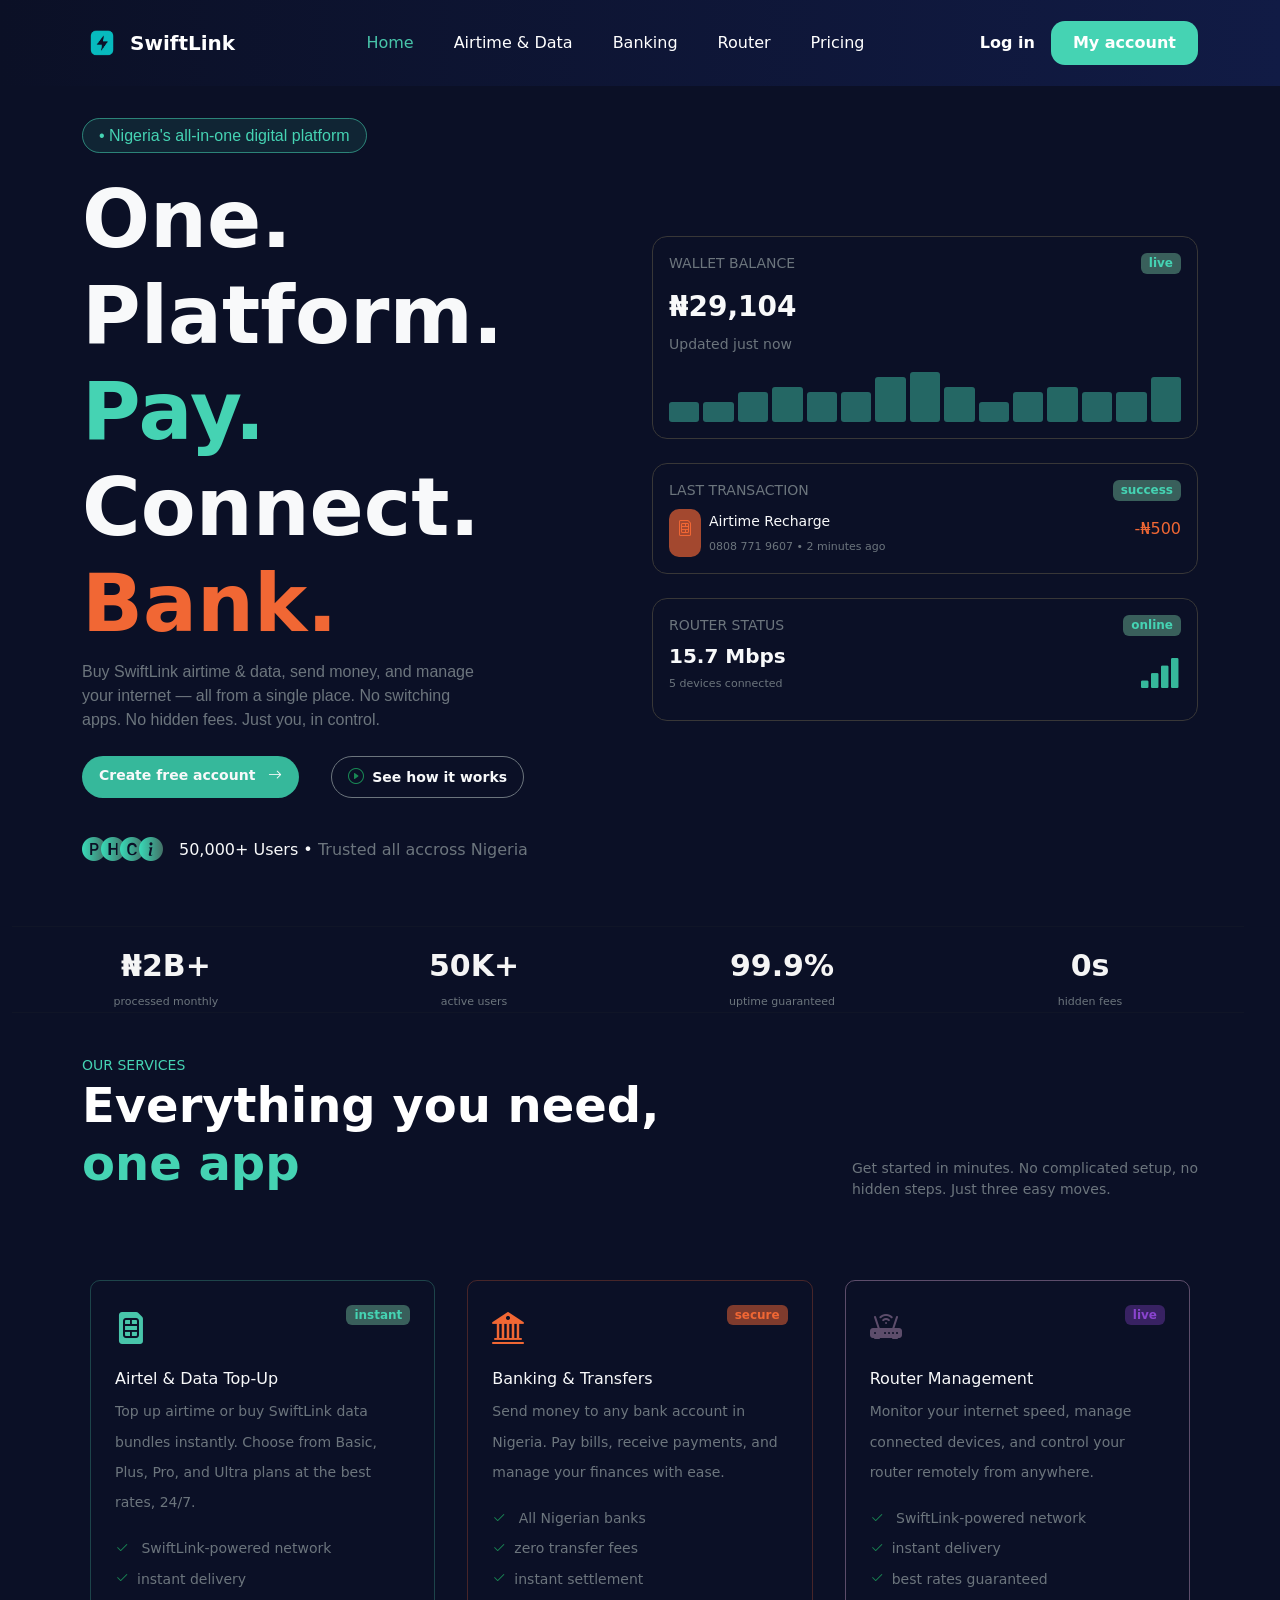
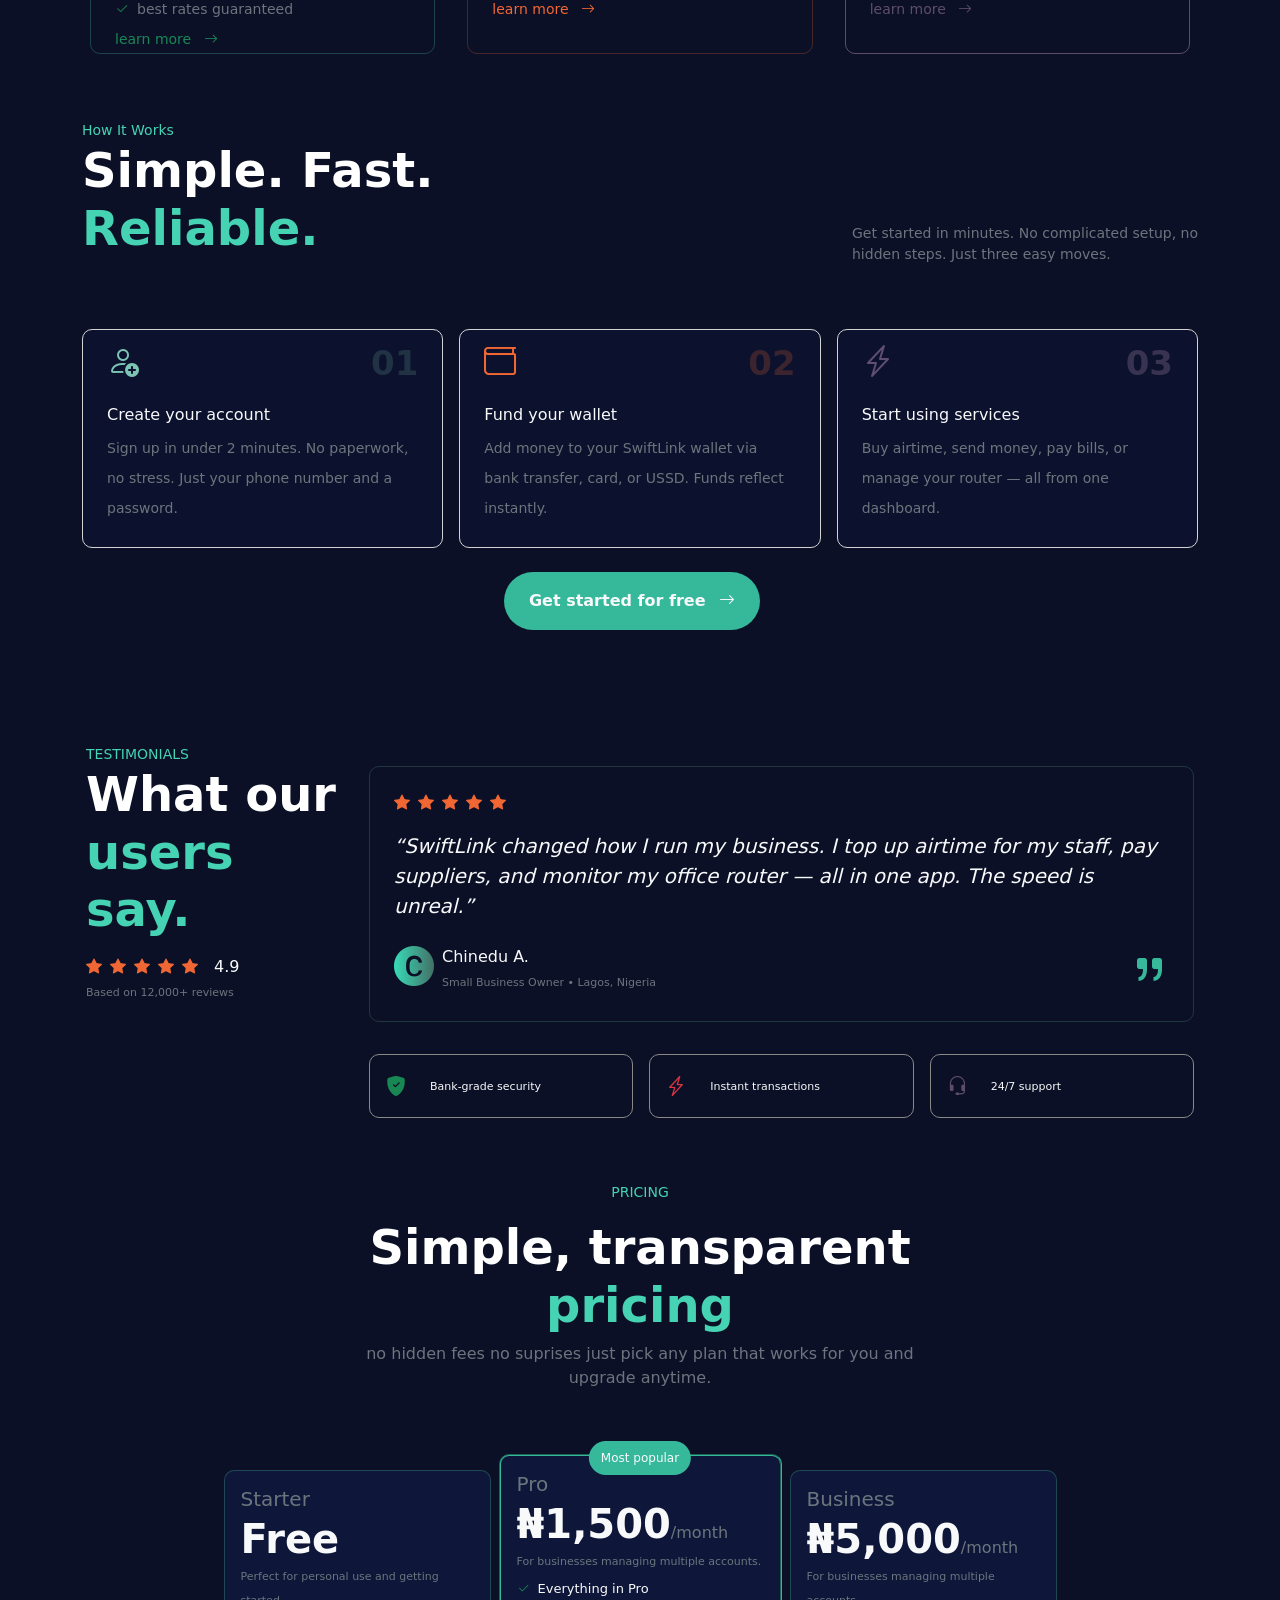
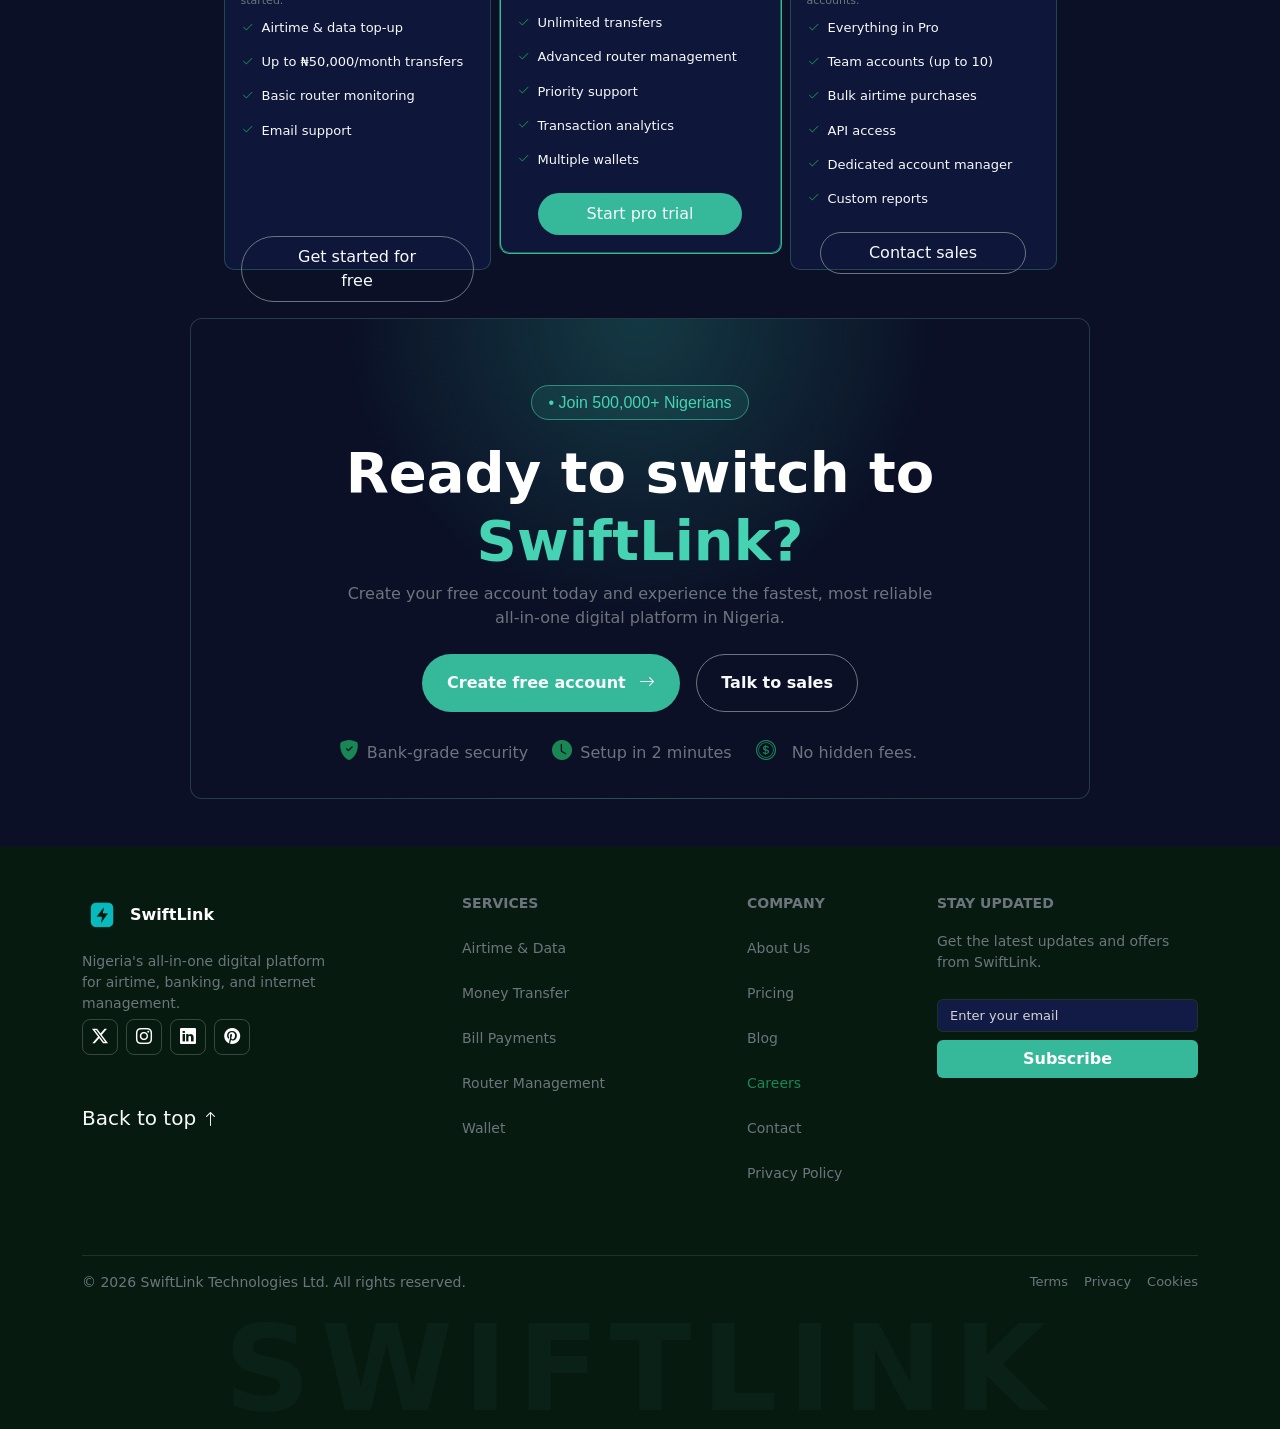
==== commit 9237bb8a: "other pages" ====
--- a/index.html
+++ b/index.html
@@ -47,7 +47,7 @@
           <!-- Center Links -->
           <ul class="navbar-nav mx-auto gap-lg-4">
             <li class="nav-item">
-              <a class="nav-link info" href="#">Home</a>
+              <a class="nav-link info" href="index.html">Home</a>
             </li>
 
             <li class="nav-item">
@@ -59,11 +59,11 @@
             </li>
 
             <li class="nav-item">
-              <a class="nav-link" href="#">Router</a>
+              <a class="nav-link" href="router.html">Router</a>
             </li>
 
             <li class="nav-item">
-              <a class="nav-link" href="#">Pricing</a>
+              <a class="nav-link" href="pricing.html">Pricing</a>
             </li>
           </ul>
 
@@ -137,7 +137,7 @@
           <small class="text-secondary">WALLET BALANCE</small>
           <span class="badge  px-2 py-1">live</span>
         </div>
-        <h1 class="fw-bolder mt-3 h3 text-light">₦29,104</h1>
+        <h1 class=" mt-3 h3 text-light">₦29,104</h1>
         <small class="text-secondary">Updated just now</small>
         <div class="d-flex align-items-end gap-1 mt-3">
           <div class="bar small"></div>
@@ -182,7 +182,7 @@
         </div>
         <div class="d-flex">
           <div class="mt-2 me-auto">
-            <span class="fs-5 fw-bolder text-light">15.7 Mbps</span><br>
+            <span class="fs-5 h3 text-light">15.7 Mbps</span><br>
             <small class="small1 text-secondary">5 devices connected</small>
           </div>
           <i class="bi bi-reception-4 fs-1 mt-2"></i>
@@ -279,8 +279,6 @@
     </div>
     
     
-    
-
 <!-- banking and  transfers colum -->
 
     <div class="col-lg-4 p-3">
@@ -446,9 +444,6 @@
 </div>
 <small class="small1 text-secondary">Based on 12,000+ reviews</small>
 
-
-
-
   </div>
   </div>
   <div class="col-12 col-md-6 col-lg-9">
@@ -513,11 +508,6 @@
     </div>
   </div>
 
-
-
-
-
-
   </div>
 </section>
 
@@ -700,34 +690,13 @@
 </span> 
 
 
-
-
 <span class="text-secondary me-4 fs-6 mb-2"><i class="bi bi-clock-fill fs-5 me-2 text-success"></i>Setup in 2 minutes
 </span>
 <span class="text-secondary me-4 fs-6 mb-2"><i class="bi bi-coin fs-5 me-3 text-success"></i>No hidden fees.
 </span>
      </div>
 
-
-
-
-
-
-
-
-
-  
-
-
-
-  </div>
-
-
-
-
-
-
-
+  </div>
 
 </section>
 
@@ -748,9 +717,6 @@
           <a href="#" class="footer-icon"><i class="bi bi-linkedin"></i></a>
           <a href="#" class="footer-icon"><i class="bi bi-pinterest"></i></a>
         </div>
-
-
-
 
         <a href="#" class="mt-5 text-decoration-none text-light fs-5 d-block">Back to top  <i class="bi bi-arrow-up fs-6"></i></a>
       </div>
@@ -848,12 +814,13 @@
           <small class="text-secondary">WALLET BALANCE</small>
         
         </div>
-        <h1 class="fw-bolder mt-3 h3 text-light">₦29,104.00</h1>
+        <h1 class=" mt-3 h3 text-light">₦29,104.00</h1>
       
 
         <div class="d-flex mt-4">
           <a href="" class="btn btn11 fw-medium text-light me-2 align-self-start ">+ Fund wallet</a>
-          <a href="" class="btn fw-medium text-light trans "><i class="bi bi-send-fill text-light fs-6 me-2"></i>Transfer</a>
+          <a href="" class="btn fw-medium text-light trans ">
+            <i class="bi bi-send-fill text-light fs-6 me-2"> </i>Transfer</a>
         </div>
         
       </div>
@@ -867,14 +834,14 @@
         <ul class="list-unstyled ul p-3 ">
 
           <li class="mb-2">
-              <a href="#" class="text-decoration-none linkk fw-medium">
+              <a href="dash.html" class="text-decoration-none linkk fw-medium">
                 <i class="bi bi-speedometer2  me-2 fs-6"></i>
                 Dashboard
               </a>
           </li>
 
           <li class="mb-2">
-              <a href="#" class="text-decoration-none fw-medium ">
+              <a href="dash-airtime&data.html" class="text-decoration-none fw-medium ">
                 <i class="bi bi-sim-fill me-2   fs-6 "></i>
                 Airtime & Data
               </a>
@@ -882,26 +849,26 @@
             
           </li>
           <li class="mb-2">
-              <a href="#" class="text-decoration-none fw-medium ">
+              <a href="dash-banking.html" class="text-decoration-none fw-medium ">
                 <i class="bi bi-bank2 me-2 fs-6"></i>
                 Banking
             
           </li>
           <li class="mb-2">
-              <a href="#" class="text-decoration-none fw-medium ">
+              <a href="dash-router.html" class="text-decoration-none fw-medium ">
                 <i class="bi bi-router-fill me-2 fs-6"></i>
                 Router Management
               </a>  
            
           </li>
           <li class="mb-2">
-              <a href="#" class="text-decoration-none fw-medium ">
+              <a href="dash-transactions.html" class="text-decoration-none fw-medium ">
                 <i class="bi bi-arrow-right-circle-fill fs-6 me-2"></i>
                 Transactions
             
           </li>
           <li>
-              <a href="#" class="text-decoration-none fw-medium ">
+              <a href="dash-wallet.html" class="text-decoration-none fw-medium ">
                 <i class="bi bi-wallet fs-6 me-2"></i>
                 Wallet
               </a>
@@ -914,7 +881,7 @@
 
 
           <li>
-             <a href="#" class="text-decoration-none fw-medium ">
+             <a href="dash-settings.html" class="text-decoration-none fw-medium ">
                 <i class="bi bi-gear me-2 fs-6"></i>
                 Settings
               </a>  
@@ -934,49 +901,15 @@
 
       <div class="">
         <ul class="ul list-unstyled p-3 signout">
-          <a href="#" class="text-decoration-none fw-medium  ">
+          <a href="index.html" class="text-decoration-none fw-medium  ">
                 <i class="bi bi-box-arrow-left me-2 fs-6 text-danger"></i>
                 Sign out
               </a>  
 
         </ul>
       </div>
-
-
-
-      
-
-      
   
-
-
-
-
-
-  
-</div>
-
-
-
-
-
-
-
-
-
-
-
-
-
-
-
-
-
-
-
-
-
-
+</div>
 
     <script src="https://cdn.jsdelivr.net/npm/bootstrap@5.3.3/dist/js/bootstrap.bundle.min.js"></script>
   </body>
--- a/style.css
+++ b/style.css
@@ -286,6 +286,10 @@
    font-weight: 900;
     font-size: 34px;
   
+}
+
+.h3{
+  font-weight: 900;
 }
 
 .charge{
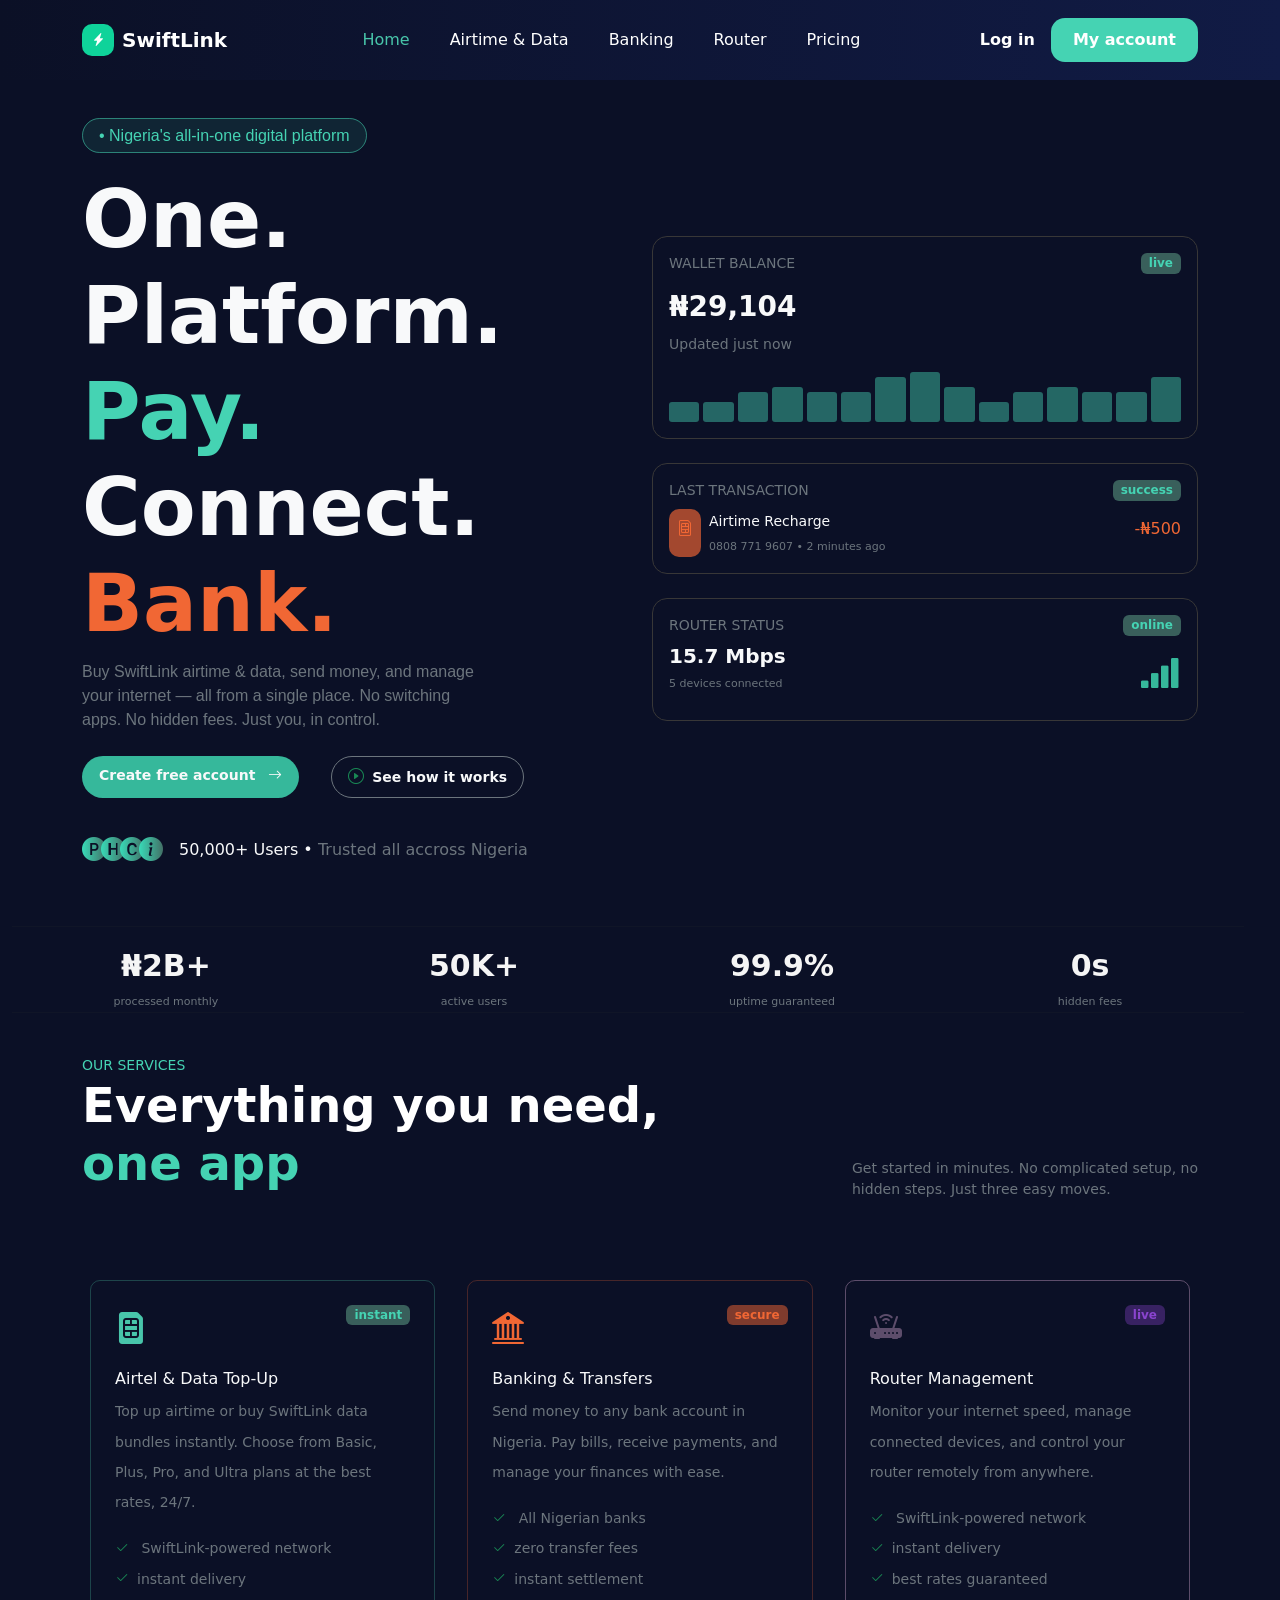
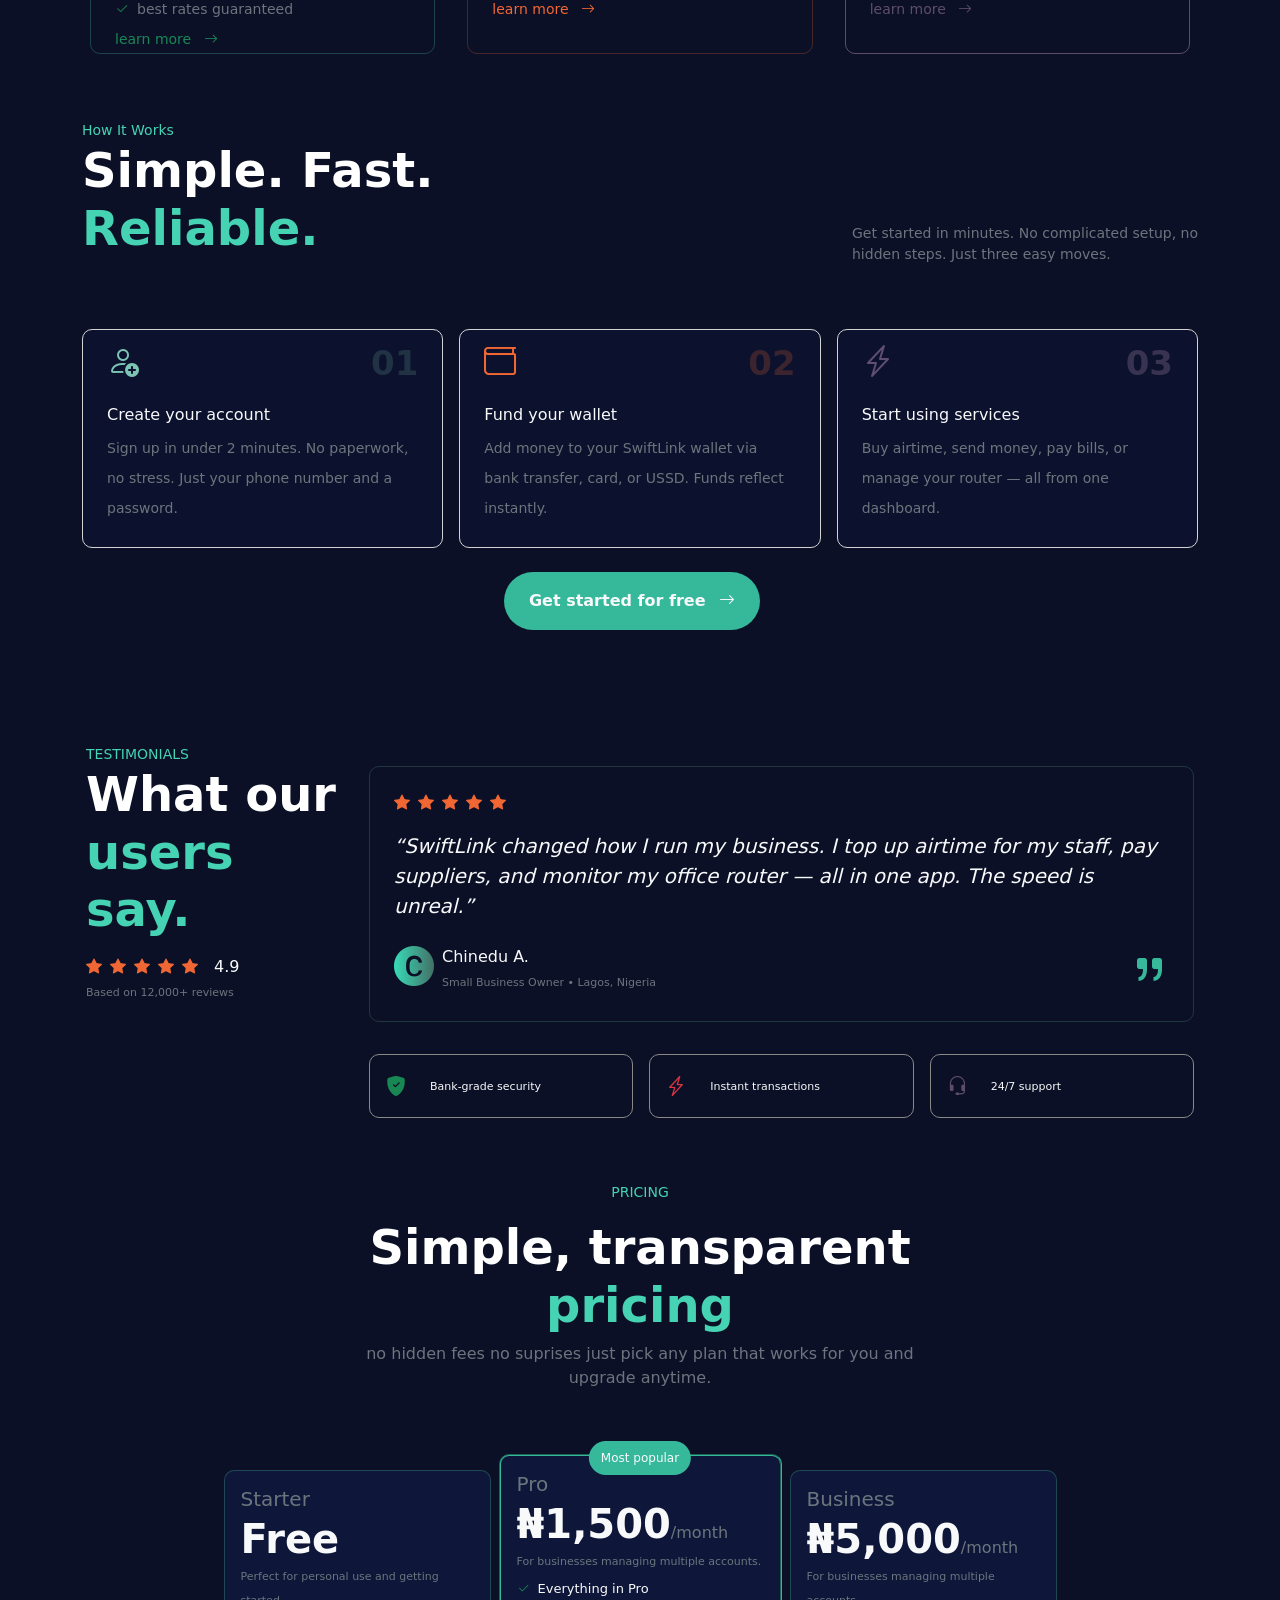
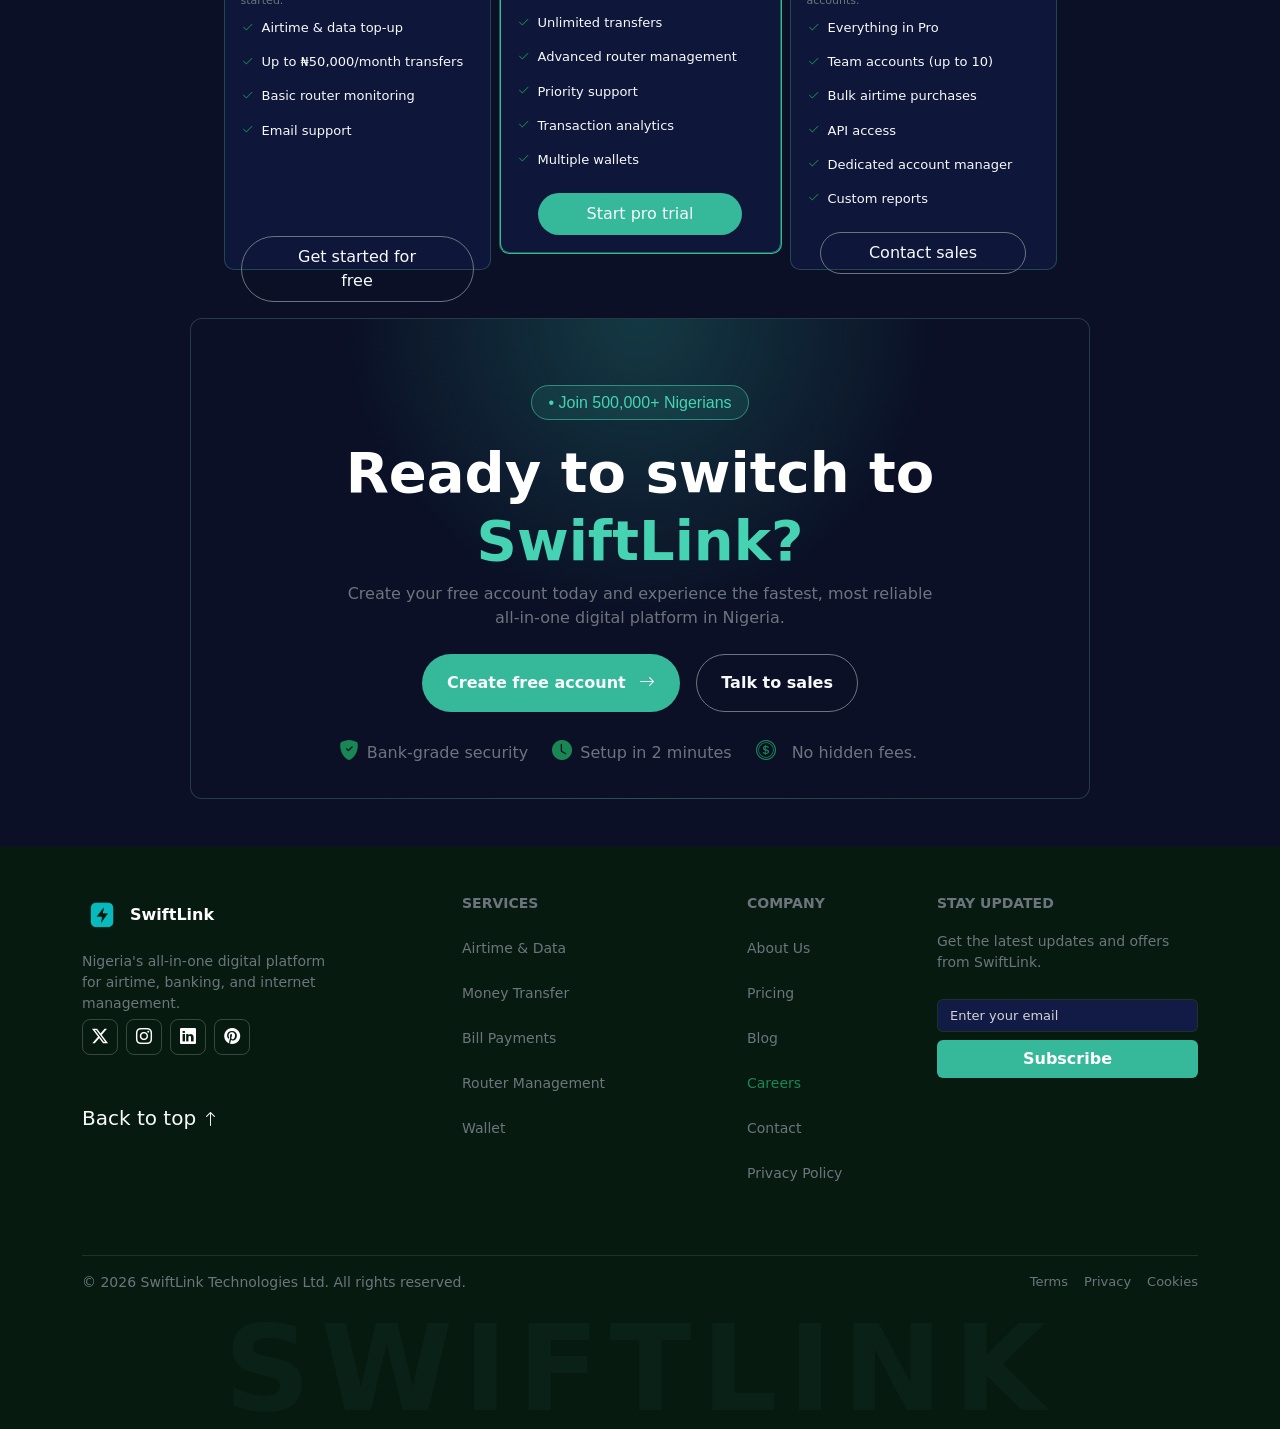
==== commit 04060327: "additional  changes" ====
--- a/index.html
+++ b/index.html
@@ -24,11 +24,14 @@
       <div class="container ">
         <!-- Logo -->
         <a class="navbar-brand d-flex align-items-center gap-2" href="#">
-          <img
+          <!-- <img
             src="image/file_00000000f730720ab4262de3e27798d8-removebg-preview.png"
             class="logo"
             alt=""
-          />
+          /> -->
+          <div class="brand-icon">
+      <i class="bi bi-lightning-charge-fill"></i>
+    </div>
           <span class="text-white fw-bold">SwiftLink</span>
         </a>
 
@@ -779,11 +782,14 @@
   <div class=" ">
   <div class="offcanvas-header  ">
      <a class="navbar-brand d-flex align-items-center gap-2 offcanvas-title " id="sidebar-label" href="#">
-          <img
+          <!-- <img
             src="image/file_00000000f730720ab4262de3e27798d8-removebg-preview.png"
             class="logo"
             alt=""
-          />
+          /> -->
+          <div class="brand-icon">
+      <i class="bi bi-lightning-charge-fill"></i>
+    </div>
           <span class="text-white fw-bold ">SwiftLink</span>
         </a> 
     <button type="button" class="btn-close " data-bs-dismiss="offcanvas" aria-label="Close">
@@ -863,7 +869,7 @@
           </li>
           <li class="mb-2">
               <a href="dash-transactions.html" class="text-decoration-none fw-medium ">
-                <i class="bi bi-arrow-right-circle-fill fs-6 me-2"></i>
+                <i class="bi bi-arrow-left-right fs-6 me-2"></i>
                 Transactions
             
           </li>
--- a/style.css
+++ b/style.css
@@ -16,6 +16,17 @@
     .section5{
       background: #0b1026;
     } */
+     .brand-icon{
+  width:32px;
+  height:32px;
+  border-radius:10px;
+  background:#0fd39a;
+  display:flex;
+  align-items:center;
+  justify-content:center;
+  color:#fff;
+  font-size:13px;
+}
 
 
     .custom-navbar{
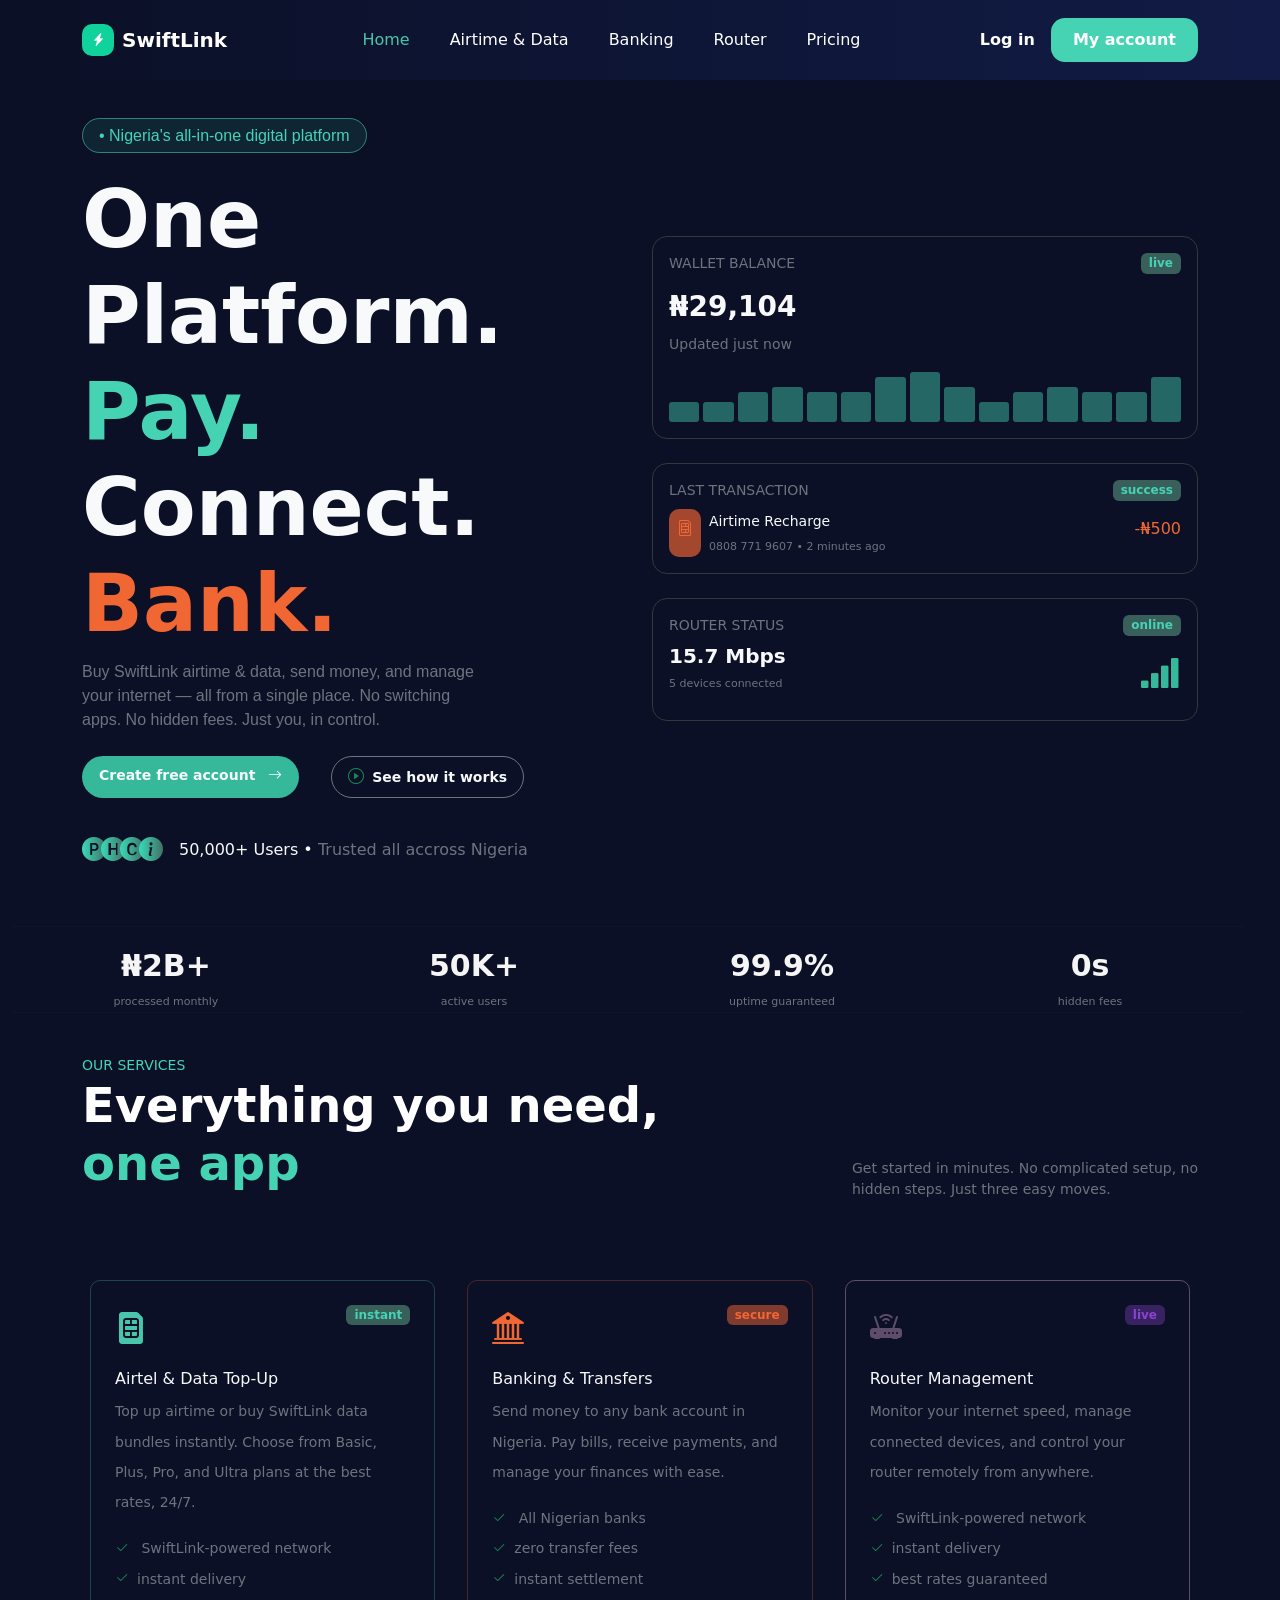
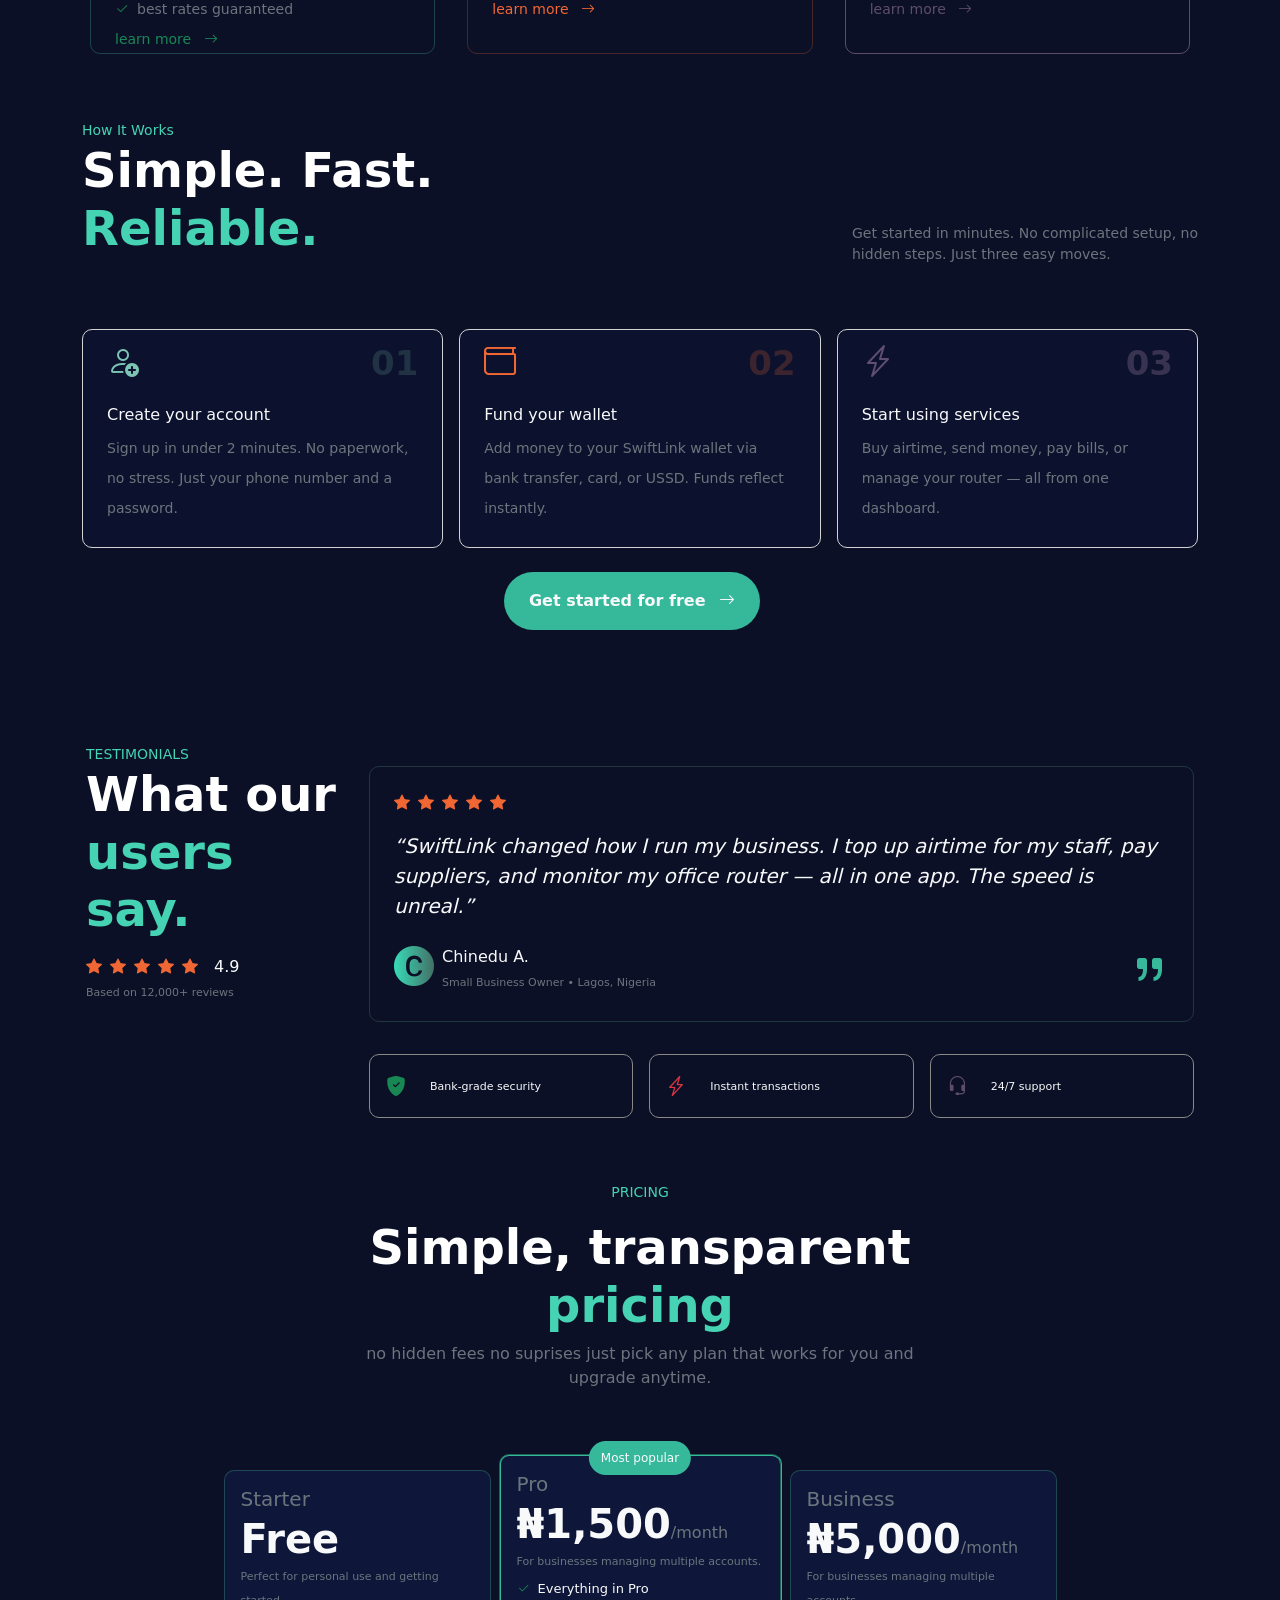
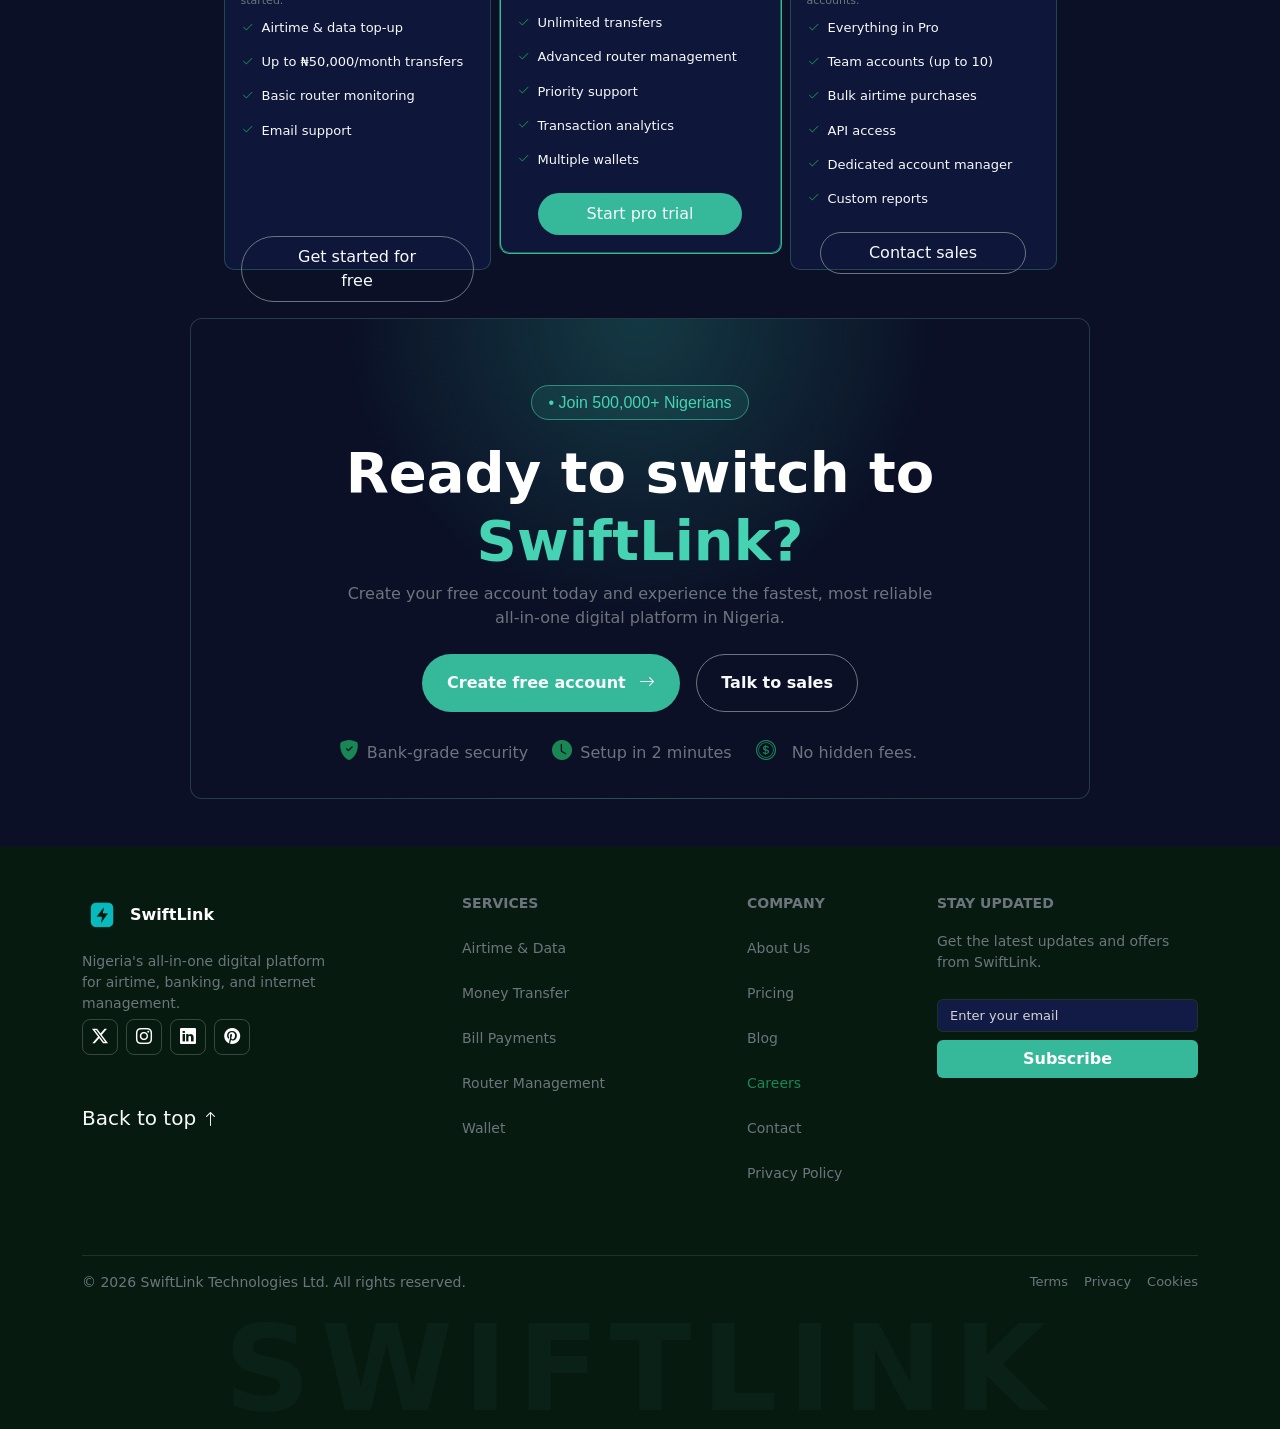
==== commit 642ab630: "more changes" ====
--- a/index.html
+++ b/index.html
@@ -92,7 +92,7 @@
         • Nigeria's all-in-one digital platform
       </span>
       <h1 class="display-1 text-light h1 mt-4">
-        One. <br />
+        One <br />
         Platform. <br />
         <span class="span2"> Pay.</span> <br />
         Connect. <br />
